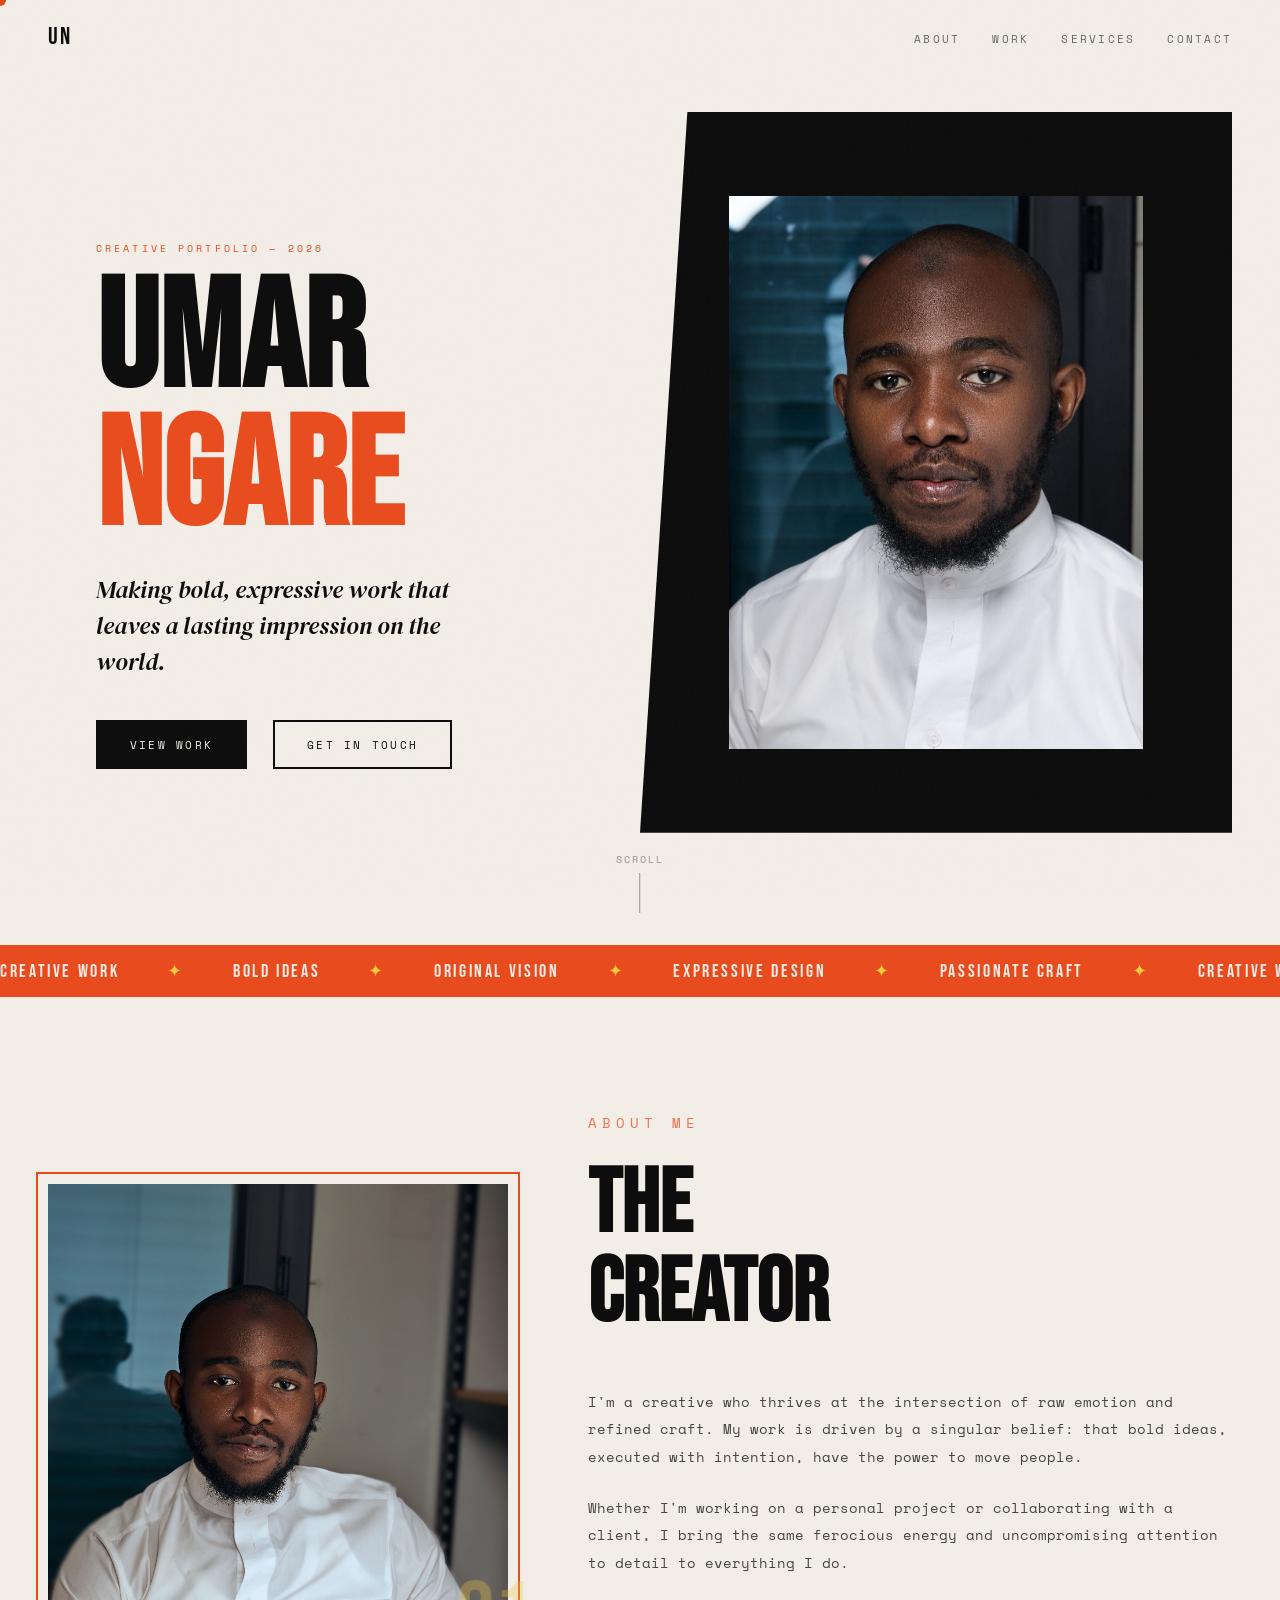
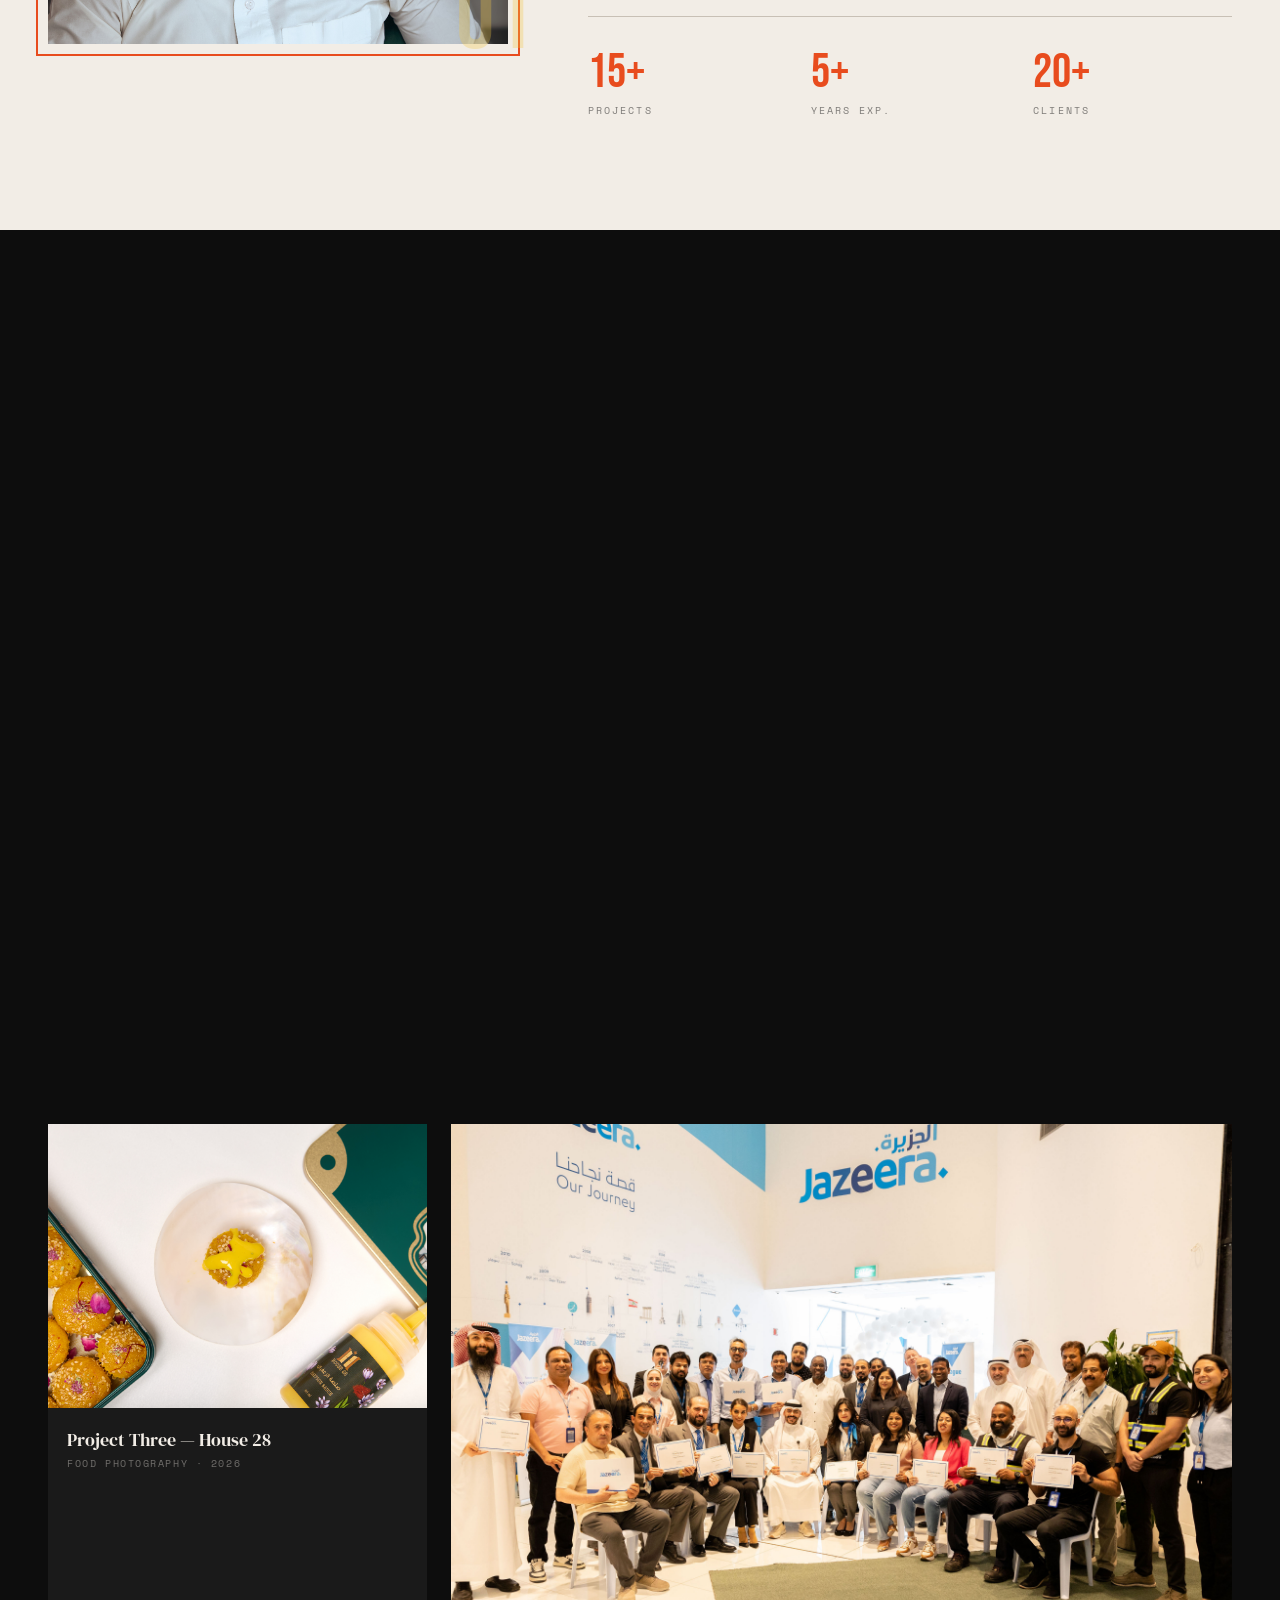
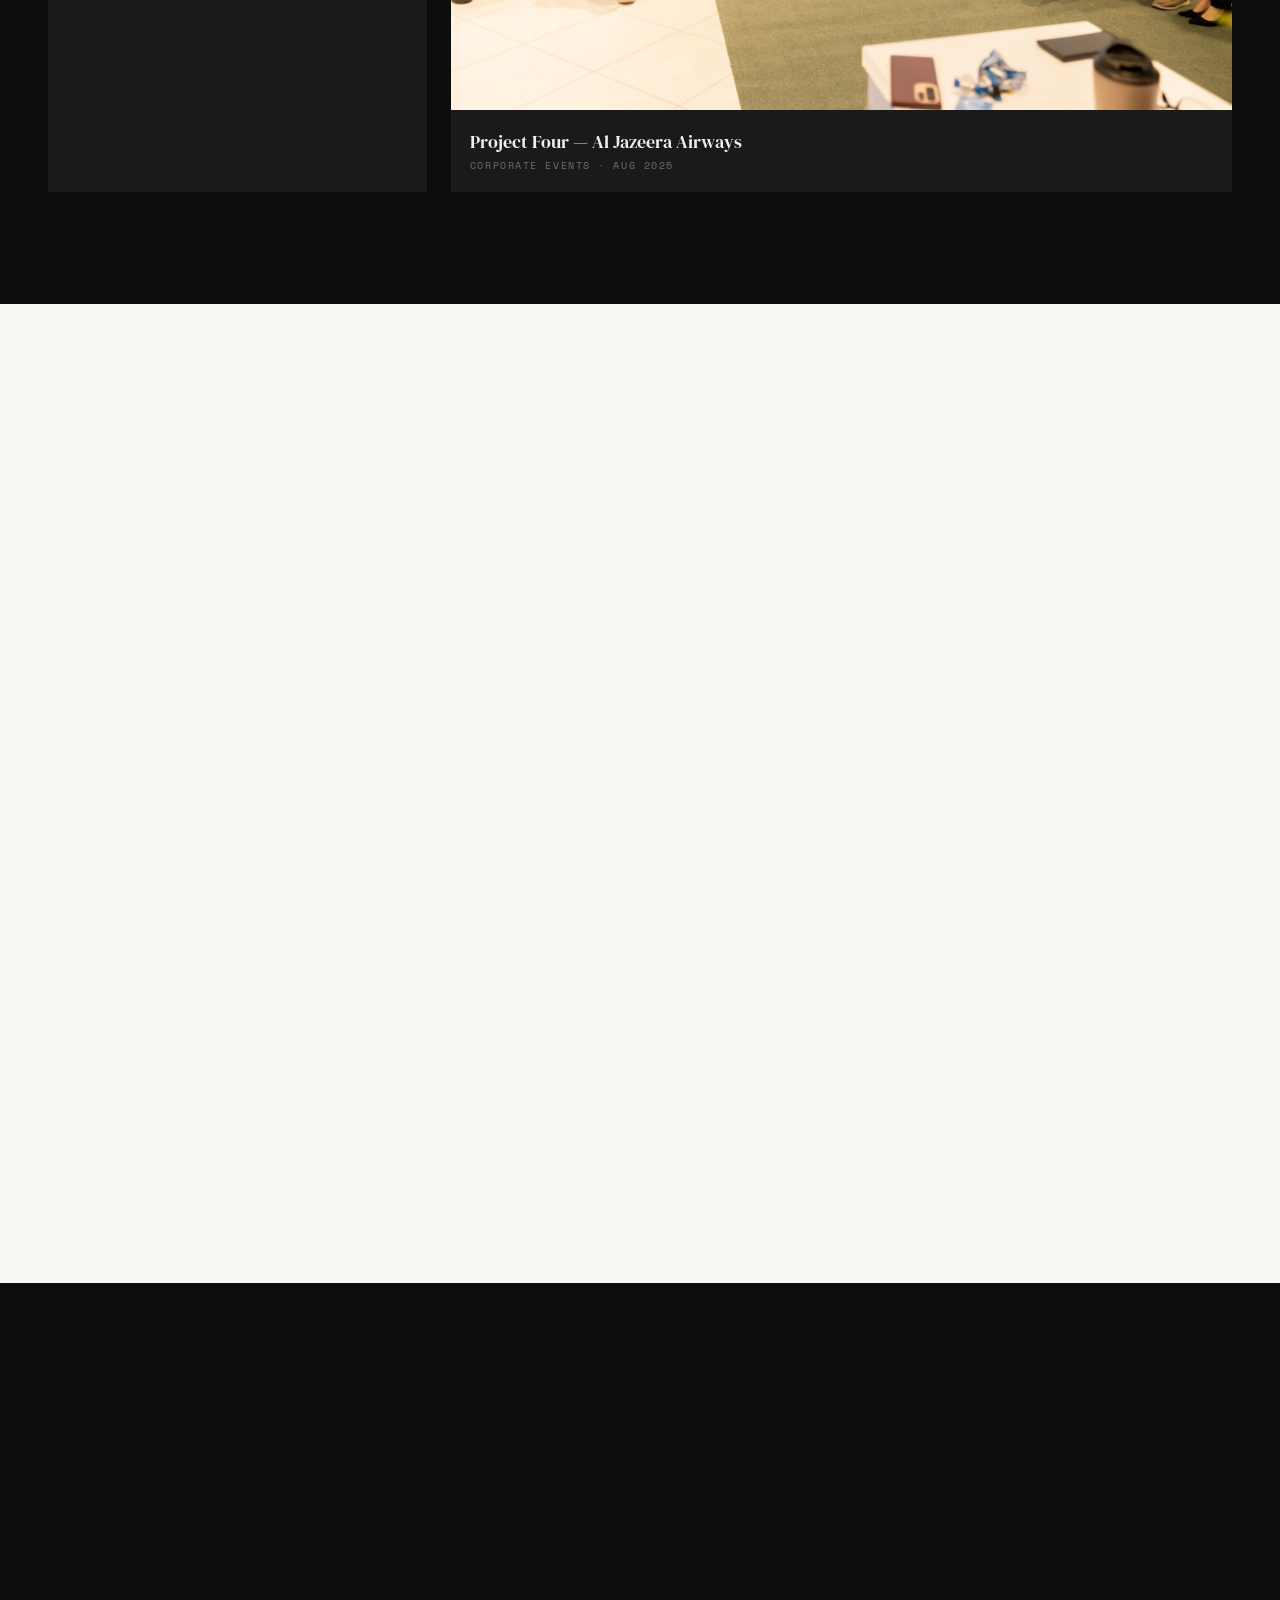
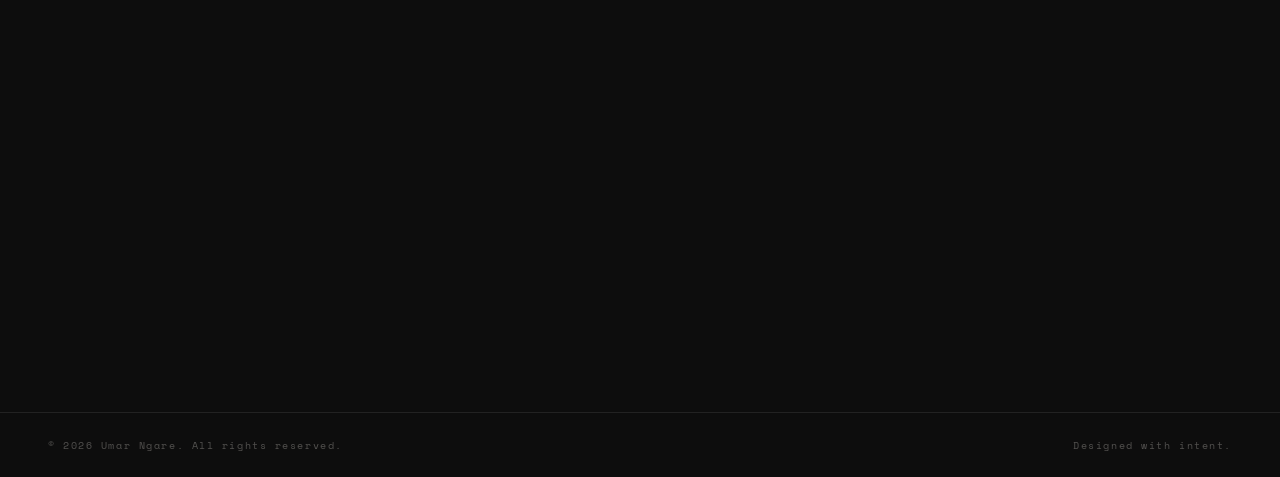
==== index.html @ 8380fce9 "Created the works page to view all my projects." ====
<!DOCTYPE html>
<html lang="en">
<head>
  <meta charset="UTF-8" />
  <meta name="viewport" content="width=device-width, initial-scale=1.0"/>
  <title>Portfolio — Umar Ngare</title>
  <link href="https://fonts.googleapis.com/css2?family=Bebas+Neue&family=DM+Serif+Display:ital@0;1&family=Space+Mono:ital@0;1&display=swap" rel="stylesheet"/>
  <link rel="stylesheet" href="./style.css" />
</head>
<body>

  <div class="cursor" id="cursor"></div>

  <!-- NAV -->
  <nav>
    <a href="#" class="nav-logo">UN</a>
    <ul class="nav-links">
      <li><a href="#about">About</a></li>
      <li><a href="./works.html">Work</a></li>
      <li><a href="#services">Services</a></li>
      <li><a href="#contact">Contact</a></li>
    </ul>
  </nav>

  <!-- HERO -->
  <section class="hero" id="hero">
    <div class="hero-left">
      <p class="hero-label">Creative Portfolio — 2026</p>
      <h1 class="hero-name">UMAR<br><span>NGARE</span></h1>
      <p class="hero-tagline">Making bold, expressive work that leaves a lasting impression on the world.</p>
      <div class="hero-cta">
        <a href="#work" class="btn">View Work</a>
        <a href="#contact" class="btn btn-outline">Get in Touch</a>
      </div>
    </div>
    <div class="hero-right">
      <div class="hero-image-block">
        <div class="hero-image-inner"><img src="./Assets/Profile/header.jpg" alt="Umar Ngare"></div>
      </div>
    </div>
    <div class="hero-scroll">Scroll</div>
  </section>

  <!-- MARQUEE -->
  <div class="marquee-strip">
    <div class="marquee-inner">
      <span>Creative Work</span><span class="marquee-dot">✦</span>
      <span>Bold Ideas</span><span class="marquee-dot">✦</span>
      <span>Original Vision</span><span class="marquee-dot">✦</span>
      <span>Expressive Design</span><span class="marquee-dot">✦</span>
      <span>Passionate Craft</span><span class="marquee-dot">✦</span>
      <span>Creative Work</span><span class="marquee-dot">✦</span>
      <span>Bold Ideas</span><span class="marquee-dot">✦</span>
      <span>Original Vision</span><span class="marquee-dot">✦</span>
      <span>Expressive Design</span><span class="marquee-dot">✦</span>
      <span>Passionate Craft</span><span class="marquee-dot">✦</span>
    </div>
  </div>

  <!-- ABOUT -->
  <section id="about">
    <div class="about reveal">
      <div class="about-visual">
        <div class="about-box">
          <div class="about-box-inner"><img src="./Assets/Profile/Mine.jpg" alt="profile" srcset=""></div>
        </div>
        <div class="about-number">01</div>
      </div>
      <div class="about-text">
        <p class="section-tag">About Me</p>
        <h2 class="section-title">The<br>Creator</h2>
        <p>I'm a creative who thrives at the intersection of raw emotion and refined craft. My work is driven by a singular belief: that bold ideas, executed with intention, have the power to move people.</p>
        <p>Whether I'm working on a personal project or collaborating with a client, I bring the same ferocious energy and uncompromising attention to detail to everything I do.</p>
        <div class="about-stats">
          <div>
            <div class="stat-num">15+</div>
            <div class="stat-label">Projects</div>
          </div>
          <div>
            <div class="stat-num">5+</div>
            <div class="stat-label">Years Exp.</div>
          </div>
          <div>
            <div class="stat-num">20+</div>
            <div class="stat-label">Clients</div>
          </div>
        </div>
      </div>
    </div>
  </section>

  <!-- WORK -->
  <section id="work">
    <div style="max-width:1200px; margin:0 auto;">
      <p class="section-tag reveal">Selected Projects</p>
      <h2 class="section-title reveal">The Work</h2>
      <div class="work-grid">
        <div class="work-card reveal">
          <div class="work-thumb">
            <div class="work-thumb-inner t1"><img src="./Assets/Projects/Trolley/Wide close.jpg" alt="Project One"></div>
            <div class="work-overlay">
              <div class="work-overlay-title">Project One</div>
              <div class="work-overlay-tag">View Project →</div>
            </div>
          </div>
          <div class="work-info">
            <div class="work-info-title">Project One — The Outdoor Trolley Services</div>
            <div class="work-info-tag">Catering Services · APR 2026</div>
          </div>
        </div>
        <div class="work-card reveal">
          <div class="work-thumb">
            <div class="work-thumb-inner t2"><img src="./Assets/Projects/Kenyan Team/squad.jpg" alt="Project Two"></div>
            <div class="work-overlay">
              <div class="work-overlay-title">Project Two</div>
              <div class="work-overlay-tag">View Project →</div>
            </div>
          </div>
          <div class="work-info">
            <div class="work-info-title">Project Two — The Kenya Vs Togo Match</div>
            <div class="work-info-tag">Sports · Dec 2025</div>
          </div>
        </div>
        <div class="work-card reveal">
          <div class="work-thumb">
            <div class="work-thumb-inner t3"><img src="./Assets/Projects/House/0C6A7811.jpg" alt="Project Three"></div>
            <div class="work-overlay">
              <div class="work-overlay-title">Project Three</div>
              <div class="work-overlay-tag">View Project →</div>
            </div>
          </div>
          <div class="work-info">
            <div class="work-info-title">Project Three — House 28</div>
            <div class="work-info-tag">Food Photography · 2026</div>
          </div>
        </div>
        <div class="work-card reveal">
          <div class="work-thumb">
            <div class="work-thumb-inner t4"><img src="./Assets/Projects/Al JAzeera/group.JPG" alt="Al Jazeera Airways"></div>
            <div class="work-overlay">
              <div class="work-overlay-title">Project Four</div>
              <div class="work-overlay-tag">View Project →</div>
            </div>
          </div>
          <div class="work-info">
            <div class="work-info-title">Project Four — Al Jazeera Airways</div>
            <div class="work-info-tag">Corporate Events · Aug 2025</div>
          </div>
        </div>
      </div>
    </div>
  </section>

  <!-- SERVICES -->
  <section id="services">
    <div style="max-width:1200px; margin:0 auto;">
      <p class="section-tag reveal">What I Do</p>
      <h2 class="section-title reveal">Services</h2>
      <div class="services-grid reveal">
        <div class="service-item">
          <div class="service-num">01</div>
          <div class="service-title">Creative Direction</div>
          <p class="service-desc">From concept to execution, I shape the visual and narrative identity of projects with a clear, bold point of view.</p>
        </div>
        <div class="service-item">
          <div class="service-num">02</div>
          <div class="service-title">Visual Design</div>
          <p class="service-desc">Striking, purposeful visuals that communicate with impact — whether for print, screen, or beyond.</p>
        </div>
        <div class="service-item">
          <div class="service-num">03</div>
          <div class="service-title">Brand Identity</div>
          <p class="service-desc">Building brands that have presence, personality, and the guts to stand out in a crowded world.</p>
        </div>
        <div class="service-item">
          <div class="service-num">04</div>
          <div class="service-title">Photography</div>
          <p class="service-desc">Capturing moments and subjects with authenticity — finding the extraordinary in the everyday.</p>
        </div>
        <div class="service-item">
          <div class="service-num">05</div>
          <div class="service-title">Storytelling</div>
          <p class="service-desc">Crafting narratives that resonate emotionally and linger long after the last frame or word.</p>
        </div>
        <div class="service-item">
          <div class="service-num">06</div>
          <div class="service-title">Collaboration</div>
          <p class="service-desc">Working closely with clients, artists, and creatives to bring ambitious shared visions to life.</p>
        </div>
      </div>
    </div>
  </section>

  <!-- CONTACT -->
  <section id="contact">
    <p class="section-tag reveal">Let's Create Together</p>
    <h2 class="section-title reveal">Get in<br>Touch</h2>
    <p class="contact-sub reveal">Have a project in mind? I'd love to hear about it.</p>
    <a href="mailto:umar.ngare@gmail.com" class="contact-email reveal">umar.ngare@gmail.com</a>
    <ul class="contact-socials reveal">
      <li><a href="#">Instagram</a></li>
      <li><a href="#">Twitter / X</a></li>
      <li><a href="#">LinkedIn</a></li>
      <!-- <li><a href="#">Behance</a></li> -->
    </ul>
  </section>

  <!-- FOOTER -->
  <footer>
    <p>© 2026 Umar Ngare. All rights reserved.</p>
    <p>Designed with intent.</p>
  </footer>

  <script>
    // Custom cursor
    const cursor = document.getElementById('cursor');
    document.addEventListener('mousemove', e => {
      cursor.style.left = e.clientX + 'px';
      cursor.style.top  = e.clientY + 'px';
    });
    document.querySelectorAll('a, button, .work-card, .service-item').forEach(el => {
      el.addEventListener('mouseenter', () => { cursor.style.transform = 'translate(-50%,-50%) scale(3)'; cursor.style.background = '#f5c842'; });
      el.addEventListener('mouseleave', () => { cursor.style.transform = 'translate(-50%,-50%) scale(1)'; cursor.style.background = '#e84c1e'; });
    });

    // Scroll reveal
    const observer = new IntersectionObserver(entries => {
      entries.forEach(e => { if (e.isIntersecting) { e.target.classList.add('visible'); } });
    }, { threshold: 0.12 });
    document.querySelectorAll('.reveal').forEach(el => observer.observe(el));
  </script>
</body>
</html>
---- style.css ----
*, *::before, *::after { box-sizing: border-box; margin: 0; padding: 0; }

    :root {
      --ink: #0d0d0d;
      --paper: #f2ede6;
      --fire: #e84c1e;
      --gold: #f5c842;
      --mist: #c8c0b5;
      --white: #faf8f4;
    }

    html { scroll-behavior: smooth; }

    body {
      background: var(--paper);
      color: var(--ink);
      font-family: 'Space Mono', monospace;
      overflow-x: hidden;
      cursor: crosshair;
    }

    /* ── NOISE OVERLAY ── */
    body::before {
      content: '';
      position: fixed;
      inset: 0;
      background-image: url("data:image/svg+xml,%3Csvg viewBox='0 0 256 256' xmlns='http://www.w3.org/2000/svg'%3E%3Cfilter id='noise'%3E%3CfeTurbulence type='fractalNoise' baseFrequency='0.9' numOctaves='4' stitchTiles='stitch'/%3E%3C/filter%3E%3Crect width='100%25' height='100%25' filter='url(%23noise)' opacity='0.04'/%3E%3C/svg%3E");
      pointer-events: none;
      z-index: 9999;
      opacity: 0.4;
    }

    /* ── CURSOR DOT ── */
    .cursor {
      width: 12px; height: 12px;
      background: var(--fire);
      border-radius: 50%;
      position: fixed;
      pointer-events: none;
      z-index: 10000;
      transform: translate(-50%, -50%);
      transition: transform 0.1s ease, background 0.2s;
      mix-blend-mode: multiply;
    }

    /* ── NAV ── */
    nav {
      position: fixed; top: 0; left: 0; right: 0;
      z-index: 100;
      display: flex; justify-content: space-between; align-items: center;
      padding: 1.4rem 3rem;
      mix-blend-mode: multiply;
    }

    .nav-logo {
      font-family: 'Bebas Neue', sans-serif;
      font-size: 1.5rem;
      letter-spacing: 0.1em;
      color: var(--ink);
      text-decoration: none;
    }

    .nav-links { display: flex; gap: 2rem; list-style: none; }
    .nav-links a {
      font-size: 0.7rem;
      letter-spacing: 0.2em;
      text-transform: uppercase;
      color: var(--ink);
      text-decoration: none;
      opacity: 0.6;
      transition: opacity 0.2s;
    }
    .nav-links a:hover { opacity: 1; }

    /* ── HERO ── */
    .hero {
      min-height: 100vh;
      display: grid;
      grid-template-columns: 1fr 1fr;
      position: relative;
      overflow: hidden;
    }

    .hero-left {
      display: flex; flex-direction: column; justify-content: flex-end;
      padding: 8rem 3rem 4rem;
      position: relative;
      z-index: 2;
    }

    .hero-label {
      font-size: 0.65rem;
      letter-spacing: 0.3em;
      text-transform: uppercase;
      color: var(--fire);
      margin-bottom: 1rem;
      opacity: 0;
      animation: fadeUp 0.8s ease 0.2s forwards;
    }

    .hero-name {
      font-family: 'Bebas Neue', sans-serif;
      font-size: clamp(5rem, 12vw, 11rem);
      line-height: 0.9;
      color: var(--ink);
      opacity: 0;
      animation: fadeUp 0.9s ease 0.4s forwards;
    }

    .hero-name span { color: var(--fire); }

    .hero-tagline {
      font-family: 'DM Serif Display', serif;
      font-style: italic;
      font-size: clamp(1.1rem, 2vw, 1.5rem);
      margin-top: 1.5rem;
      color: var(--ink);
      opacity: 0;
      animation: fadeUp 0.9s ease 0.6s forwards;
      max-width: 380px;
      line-height: 1.5;
    }

    .hero-cta {
      margin-top: 2.5rem;
      opacity: 0;
      animation: fadeUp 0.9s ease 0.8s forwards;
    }

    .hero-image-inner img {
        width: 100%;
        height: 100%;
        object-fit: cover;
        object-position: center top; /* adjust to 'center' or 'top' based on your photo */
        display: block;
    }
    
    .btn {
      display: inline-block;
      padding: 0.85rem 2rem;
      background: var(--ink);
      color: var(--paper);
      font-family: 'Space Mono', monospace;
      font-size: 0.7rem;
      letter-spacing: 0.2em;
      text-transform: uppercase;
      text-decoration: none;
      transition: background 0.2s, color 0.2s, transform 0.2s;
      border: 2px solid var(--ink);
    }
    .btn:hover { background: var(--fire); border-color: var(--fire); transform: translate(-3px, -3px); }

    .btn-outline {
      background: transparent;
      color: var(--ink);
      margin-left: 1rem;
    }
    .btn-outline:hover { background: var(--gold); border-color: var(--gold); color: var(--ink); }

    .hero-right {
      position: relative;
      overflow: hidden;
    }

    .hero-image-block {
      position: absolute;
      inset: 0;
      background: var(--ink);
      clip-path: polygon(8% 0, 100% 0, 100% 100%, 0% 100%);
      display: flex; align-items: center; justify-content: center;
      opacity: 0;
      animation: fadeIn 1.2s ease 0.5s forwards;
    }

    .hero-image-inner {
      width: 70%; aspect-ratio: 3/4;
      background: linear-gradient(135deg, #2a2218 0%, #4a3828 40%, #1a1210 100%);
      position: relative;
      overflow: hidden;
    }

     /* .hero-image-inner::after { */
      /* content: './Assets/Profile/header.jpg'; */
      /* white-space: pre; */
      /* font-family: 'Bebas Neue', sans-serif; */
      /* font-size: 1.8rem; */
      /* letter-spacing: 0.15em; */
      /* color: rgba(255,255,255,0.15); */
      /* position: absolute; inset: 0; */
      /* display: flex; align-items: center; justify-content: center; */
      /* text-align: center; */
    /* }  */
    

    .hero-scroll {
      position: absolute; bottom: 2rem; left: 50%; transform: translateX(-50%);
      display: flex; flex-direction: column; align-items: center; gap: 0.4rem;
      font-size: 0.6rem; letter-spacing: 0.2em; text-transform: uppercase;
      opacity: 0.4;
      animation: bounce 2s infinite;
    }
    .hero-scroll::after {
      content: '';
      display: block; width: 1px; height: 40px;
      background: var(--ink);
    }

    /* ── MARQUEE ── */
    .marquee-strip {
      background: var(--fire);
      color: var(--paper);
      padding: 0.9rem 0;
      overflow: hidden;
      white-space: nowrap;
    }

    .marquee-inner {
      display: inline-flex; gap: 3rem;
      animation: marquee 18s linear infinite;
    }

    .marquee-inner span {
      font-family: 'Bebas Neue', sans-serif;
      font-size: 1.1rem;
      letter-spacing: 0.15em;
    }

    .marquee-dot { color: var(--gold); }

    /* ── SECTION COMMON ── */
    section { padding: 7rem 3rem; }

    .section-tag {
      font-size: 0.65rem;
      letter-spacing: 0.35em;
      text-transform: uppercase;
      color: var(--fire);
      margin-bottom: 0.8rem;
    }

    .section-title {
      font-family: 'Bebas Neue', sans-serif;
      font-size: clamp(3rem, 7vw, 6rem);
      line-height: 1;
      color: var(--ink);
      margin-bottom: 3rem;
    }

    /* ── ABOUT ── */
    .about {
      display: grid;
      grid-template-columns: 1fr 1.4fr;
      gap: 5rem;
      align-items: center;
      max-width: 1200px;
      margin: 0 auto;
    }

    .about-visual {
      position: relative;
    }

    .about-box {
      width: 100%;
      aspect-ratio: 1;
      background: var(--ink);
      position: relative;
    }

    .about-box::before {
      content: '';
      position: absolute;
      inset: -12px;
      border: 2px solid var(--fire);
      z-index: -1;
      transition: inset 0.3s;
    }
    .about-box:hover::before { inset: -20px; }

    .about-box-inner {
      position: absolute; inset: 0;
      background: linear-gradient(160deg, #1a1210, #2e2018);
      display: flex; align-items: center; justify-content: center;
      font-family: 'Bebas Neue', sans-serif;
      font-size: 1.2rem;
      letter-spacing: 0.2em;
      color: rgba(255,255,255,0.1);
      text-align: center;
    }
    
    .about-box-inner img {
      width: 100%;
      height: 100%;
      object-fit: cover;
      object-position: center top; /* adjust to 'center' or 'top' based on your photo */
      display: block;
    }

    .about-number {
      position: absolute;
      bottom: -1.5rem; right: -1.5rem;
      font-family: 'Bebas Neue', sans-serif;
      font-size: 6rem;
      color: var(--gold);
      opacity: 0.3;
      line-height: 1;
    }

    .about-text p {
      font-size: 0.9rem;
      line-height: 1.9;
      opacity: 0.75;
      margin-bottom: 1.5rem;
    }

    .about-stats {
      display: grid;
      grid-template-columns: repeat(3, 1fr);
      gap: 1.5rem;
      margin-top: 2.5rem;
      border-top: 1px solid var(--mist);
      padding-top: 2rem;
    }

    .stat-num {
      font-family: 'Bebas Neue', sans-serif;
      font-size: 3rem;
      color: var(--fire);
      line-height: 1;
    }

    .stat-label {
      font-size: 0.65rem;
      letter-spacing: 0.2em;
      text-transform: uppercase;
      opacity: 0.5;
      margin-top: 0.3rem;
    }

    /* ── WORK ── */
    #work { background: var(--ink); color: var(--paper); }
    #work .section-title { color: var(--paper); }

    .work-grid {
      display: grid;
      grid-template-columns: repeat(12, 1fr);
      gap: 1.5rem;
      max-width: 1200px;
      margin: 0 auto;
    }

    .work-card {
      position: relative; overflow: hidden;
      cursor: pointer;
      background: #1a1a1a;
    }

    .work-card:nth-child(1) { grid-column: span 7; }
    .work-card:nth-child(2) { grid-column: span 5; }
    .work-card:nth-child(3) { grid-column: span 4; }
    .work-card:nth-child(4) { grid-column: span 8; }

    .work-thumb {
      width: 100%;
      aspect-ratio: 4/3;
      display: block;
      position: relative;
      overflow: hidden;
    }

    .work-thumb-inner {
      width: 100%; height: 100%;
      transition: transform 0.5s ease;
      display: flex; align-items: center; justify-content: center;
      font-family: 'Bebas Neue', sans-serif;
      font-size: 1rem;
      letter-spacing: 0.2em;
      color: rgba(255,255,255,0.12);
    }

    .work-thumb-inner img {
        width: 100%;
        height: 100%;
        object-fit: cover;
        object-position: center top; /* adjust to 'center' or 'top' based on your photo */
        display: block;
    }

    .work-card:hover .work-thumb-inner { transform: scale(1.06); }

    .work-thumb-inner.t1 { background: linear-gradient(135deg, #e84c1e22, #e84c1e55); }
    .work-thumb-inner.t2 { background: linear-gradient(135deg, #f5c84222, #f5c84244); }
    .work-thumb-inner.t3 { background: linear-gradient(135deg, #4455aa22, #4455aa44); }
    .work-thumb-inner.t4 { background: linear-gradient(135deg, #22aa5522, #22aa5544); }

    .work-thumb-inner img {
        width: 100%;
        height: 100%;
        object-fit: cover;
        object-position: center top; /* adjust to 'center' or 'top' based on your photo */
        display: block;
    }

    .work-overlay {
      position: absolute; inset: 0;
      background: var(--fire);
      display: flex; flex-direction: column; justify-content: flex-end;
      padding: 1.8rem;
      opacity: 0;
      transition: opacity 0.35s ease;
    }
    .work-card:hover .work-overlay { opacity: 0.95; }

    .work-overlay-title {
      font-family: 'Bebas Neue', sans-serif;
      font-size: 1.8rem;
      letter-spacing: 0.05em;
      color: var(--paper);
    }

    .work-overlay-tag {
      font-size: 0.65rem;
      letter-spacing: 0.2em;
      text-transform: uppercase;
      color: rgba(255,255,255,0.7);
      margin-top: 0.3rem;
    }

    .work-info { padding: 1.2rem; }
    .work-info-title {
      font-family: 'DM Serif Display', serif;
      font-size: 1.1rem;
      color: var(--paper);
    }
    .work-info-tag {
      font-size: 0.65rem;
      letter-spacing: 0.15em;
      text-transform: uppercase;
      opacity: 0.4;
      margin-top: 0.2rem;
    }

    /* ── SERVICES ── */
    #services { background: var(--white); }

    .services-grid {
      display: grid;
      grid-template-columns: repeat(3, 1fr);
      gap: 0;
      max-width: 1200px;
      margin: 0 auto;
      border: 1px solid var(--mist);
    }

    .service-item {
      padding: 3rem 2.5rem;
      border-right: 1px solid var(--mist);
      border-bottom: 1px solid var(--mist);
      transition: background 0.25s;
      position: relative;
      overflow: hidden;
    }

    .service-item::before {
      content: '';
      position: absolute;
      bottom: 0; left: 0; right: 0;
      height: 3px;
      background: var(--fire);
      transform: scaleX(0);
      transform-origin: left;
      transition: transform 0.3s ease;
    }
    .service-item:hover::before { transform: scaleX(1); }
    .service-item:hover { background: #faf7f0; }

    .service-num {
      font-family: 'Bebas Neue', sans-serif;
      font-size: 3.5rem;
      color: var(--mist);
      line-height: 1;
      margin-bottom: 1rem;
    }

    .service-title {
      font-family: 'DM Serif Display', serif;
      font-size: 1.4rem;
      margin-bottom: 0.8rem;
    }

    .service-desc {
      font-size: 0.8rem;
      line-height: 1.8;
      opacity: 0.6;
    }

    /* ── CONTACT ── */
    #contact {
      background: var(--ink);
      color: var(--paper);
      text-align: center;
      padding: 8rem 3rem;
    }

    #contact .section-tag { color: var(--gold); }
    #contact .section-title { color: var(--paper); margin-bottom: 1rem; }

    .contact-sub {
      font-family: 'DM Serif Display', serif;
      font-style: italic;
      font-size: 1.3rem;
      opacity: 0.6;
      margin-bottom: 3rem;
    }

    .contact-email {
      font-family: 'Bebas Neue', sans-serif;
      font-size: clamp(2rem, 6vw, 5rem);
      color: var(--fire);
      text-decoration: none;
      letter-spacing: 0.05em;
      display: inline-block;
      position: relative;
      transition: color 0.2s;
    }

    .contact-email::after {
      content: '';
      position: absolute;
      bottom: -4px; left: 0; right: 0;
      height: 2px;
      background: var(--gold);
      transform: scaleX(0);
      transform-origin: left;
      transition: transform 0.3s;
    }
    .contact-email:hover::after { transform: scaleX(1); }
    .contact-email:hover { color: var(--gold); }

    .contact-socials {
      display: flex; justify-content: center; gap: 2rem;
      margin-top: 3.5rem;
      list-style: none;
    }

    .contact-socials a {
      font-size: 0.65rem;
      letter-spacing: 0.25em;
      text-transform: uppercase;
      color: var(--paper);
      text-decoration: none;
      opacity: 0.4;
      transition: opacity 0.2s, color 0.2s;
    }
    .contact-socials a:hover { opacity: 1; color: var(--fire); }

    /* ── FOOTER ── */
    footer {
      background: var(--ink);
      border-top: 1px solid #222;
      padding: 1.5rem 3rem;
      display: flex; justify-content: space-between; align-items: center;
      color: var(--paper);
    }
    footer p { font-size: 0.65rem; opacity: 0.3; letter-spacing: 0.15em; }

    /* ── ANIMATIONS ── */
    @keyframes fadeUp {
      from { opacity: 0; transform: translateY(30px); }
      to   { opacity: 1; transform: translateY(0); }
    }

    @keyframes fadeIn {
      from { opacity: 0; }
      to   { opacity: 1; }
    }

    @keyframes marquee {
      from { transform: translateX(0); }
      to   { transform: translateX(-50%); }
    }

    @keyframes bounce {
      0%, 100% { transform: translateX(-50%) translateY(0); }
      50%       { transform: translateX(-50%) translateY(8px); }
    }

    /* ── SCROLL REVEAL ── */
    .reveal {
      opacity: 0; transform: translateY(40px);
      transition: opacity 0.7s ease, transform 0.7s ease;
    }
    .reveal.visible { opacity: 1; transform: translateY(0); }

    /* ── RESPONSIVE ── */
    @media (max-width: 900px) {
      .hero { grid-template-columns: 1fr; }
      .hero-right { display: none; }
      .about { grid-template-columns: 1fr; gap: 3rem; }
      .work-card:nth-child(n) { grid-column: span 12; }
      .services-grid { grid-template-columns: 1fr; }
      nav { padding: 1.2rem 1.5rem; }
      section { padding: 5rem 1.5rem; }
    }
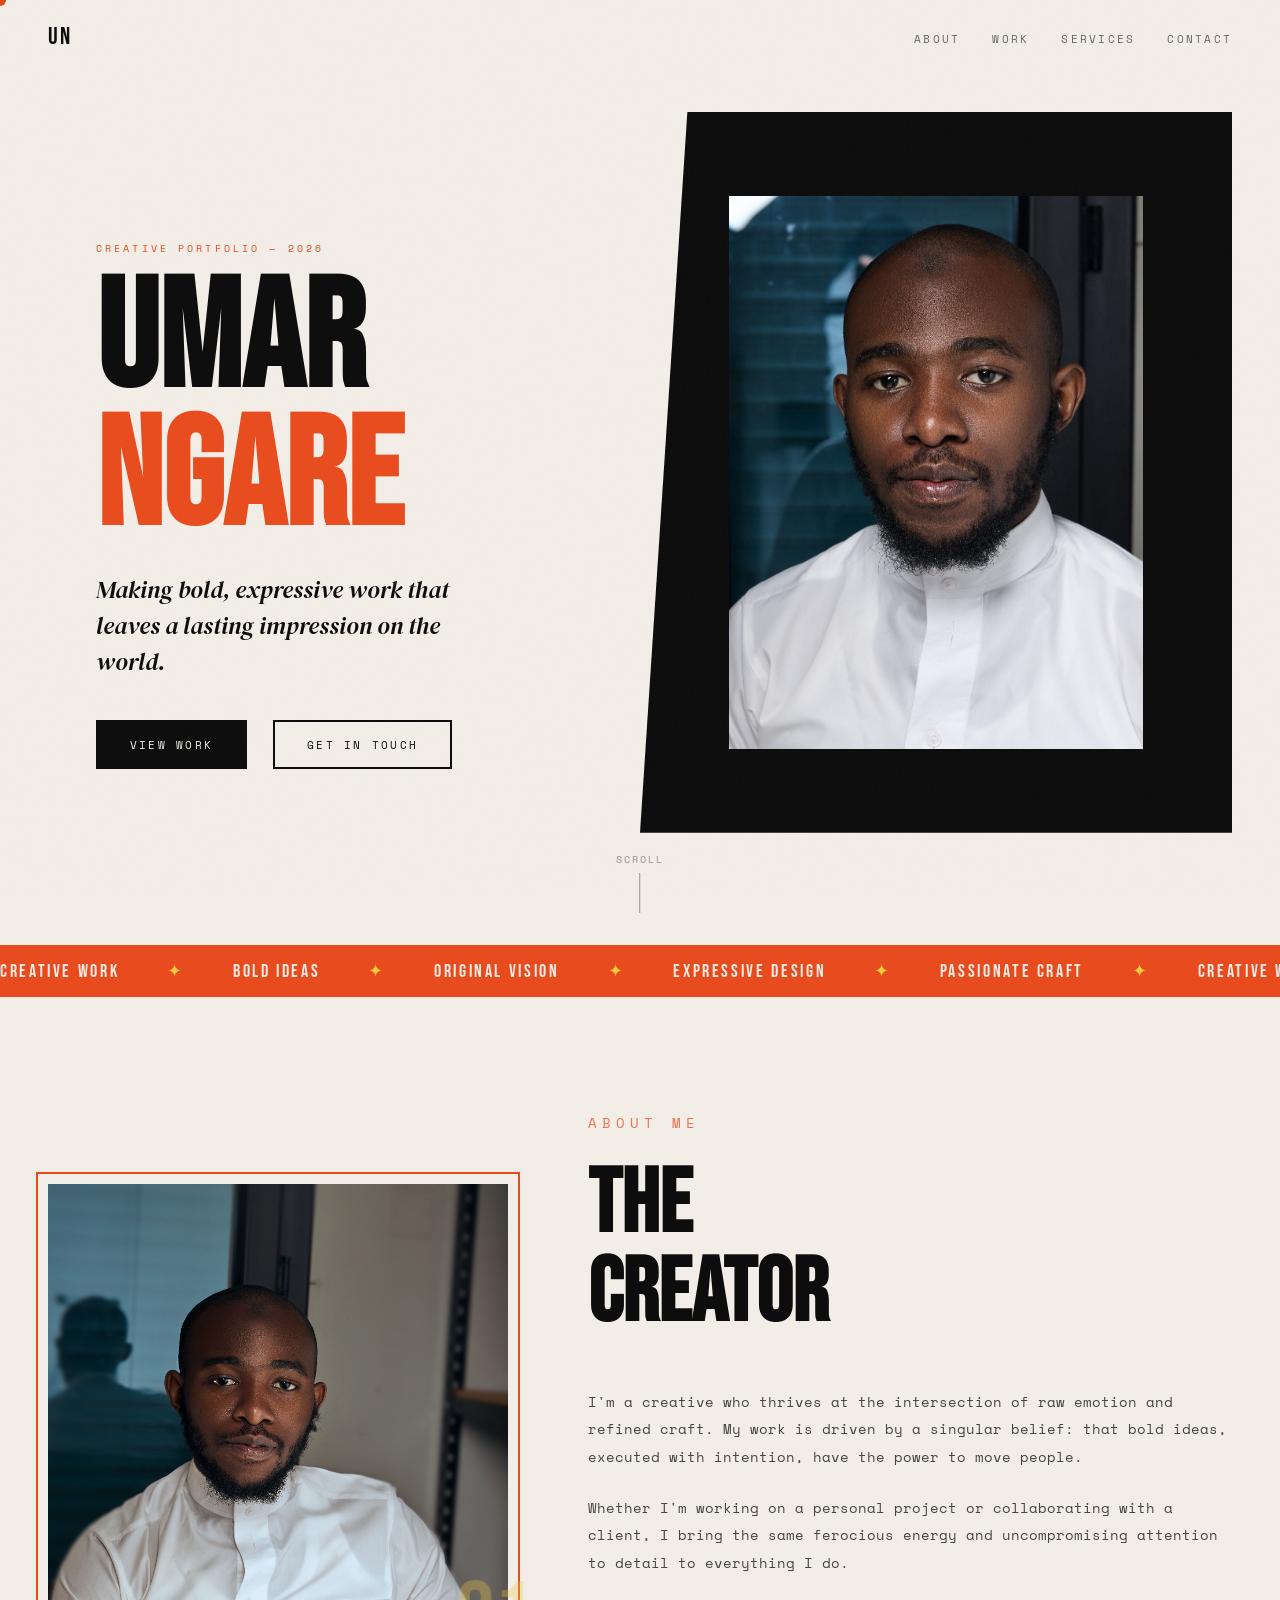
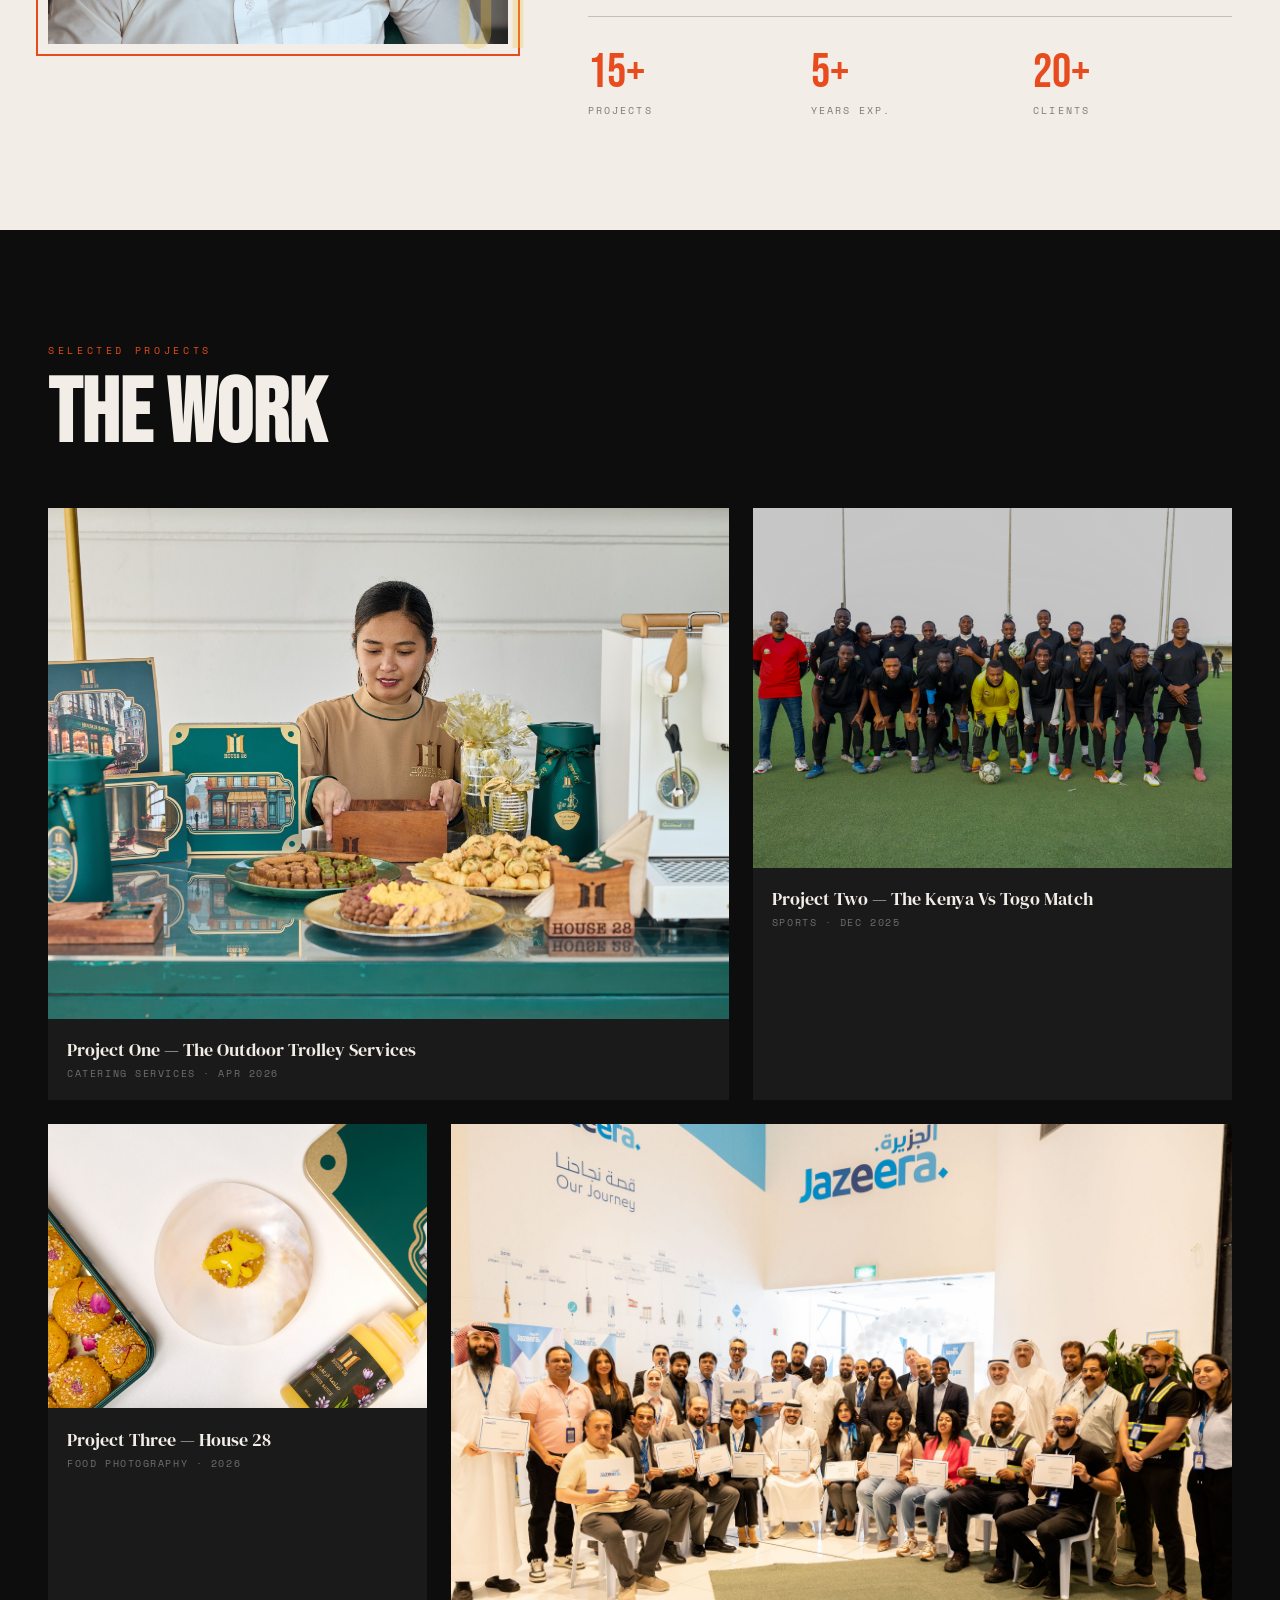
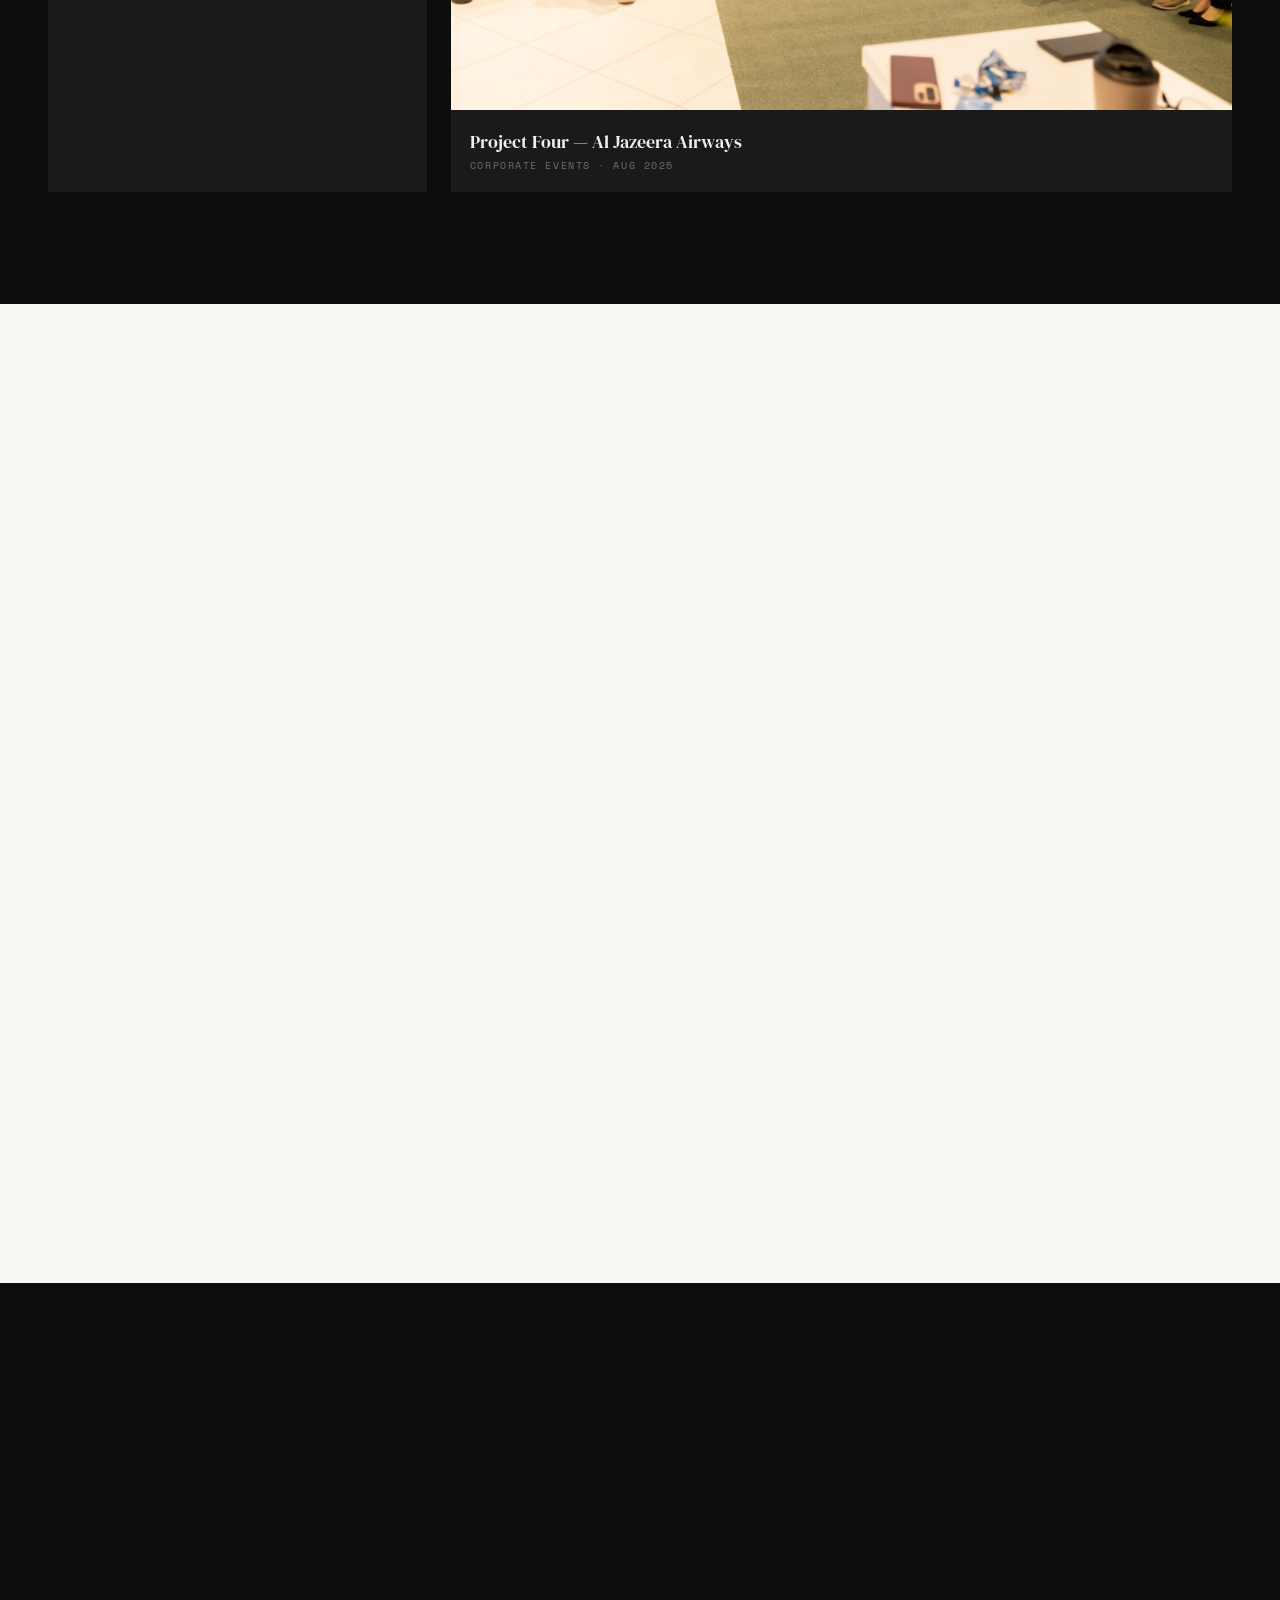
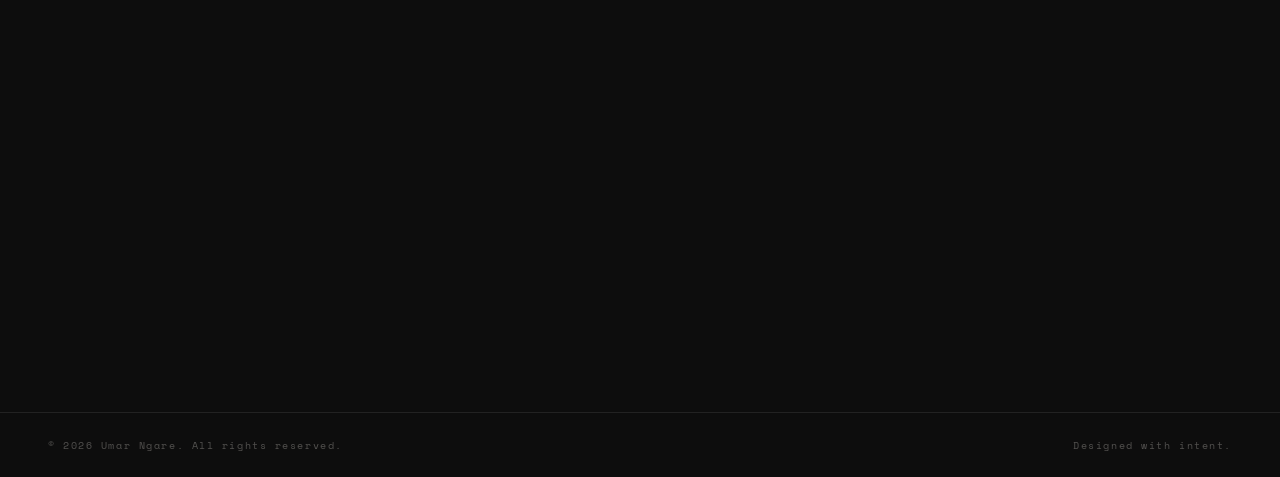
==== commit b1ff2619: "Created the about me and links in the pages." ====
--- a/index.html
+++ b/index.html
@@ -15,7 +15,7 @@
   <nav>
     <a href="#" class="nav-logo">UN</a>
     <ul class="nav-links">
-      <li><a href="#about">About</a></li>
+      <li><a href="./about.html">About</a></li>
       <li><a href="./works.html">Work</a></li>
       <li><a href="#services">Services</a></li>
       <li><a href="#contact">Contact</a></li>
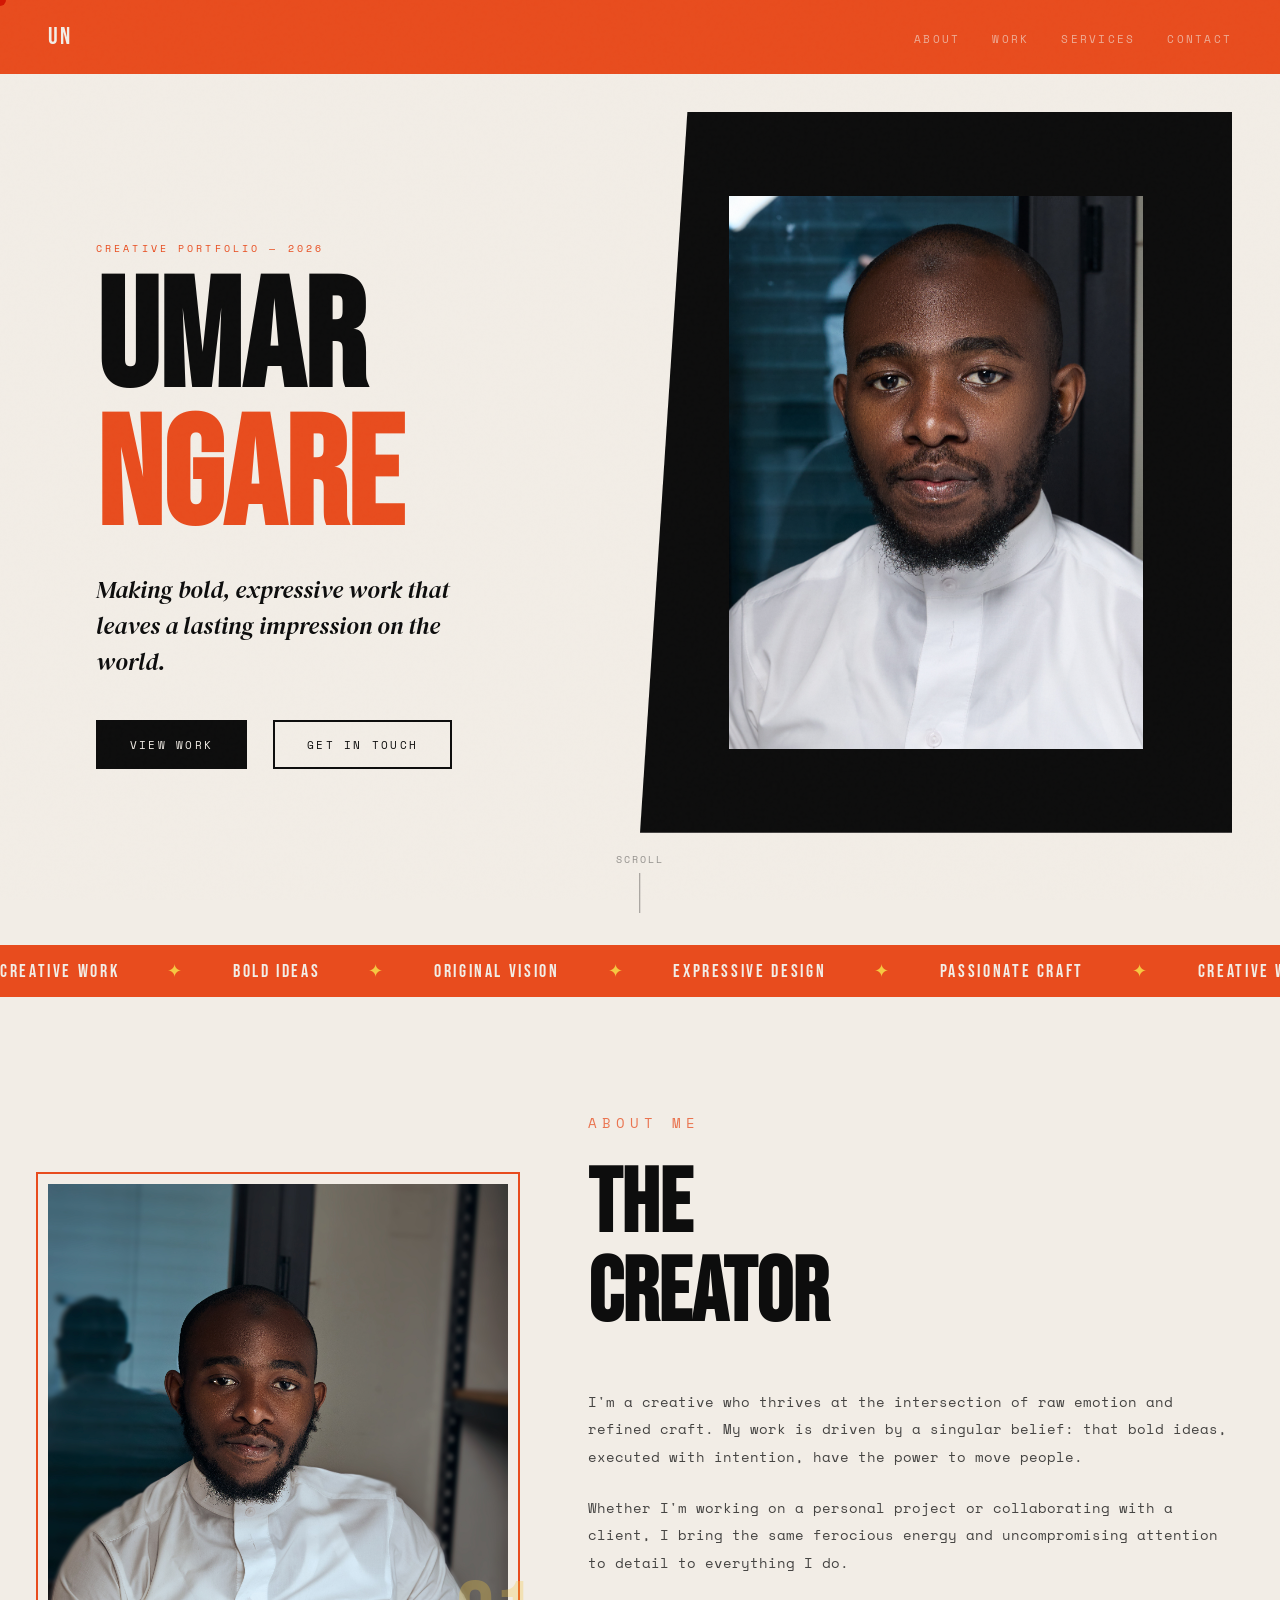
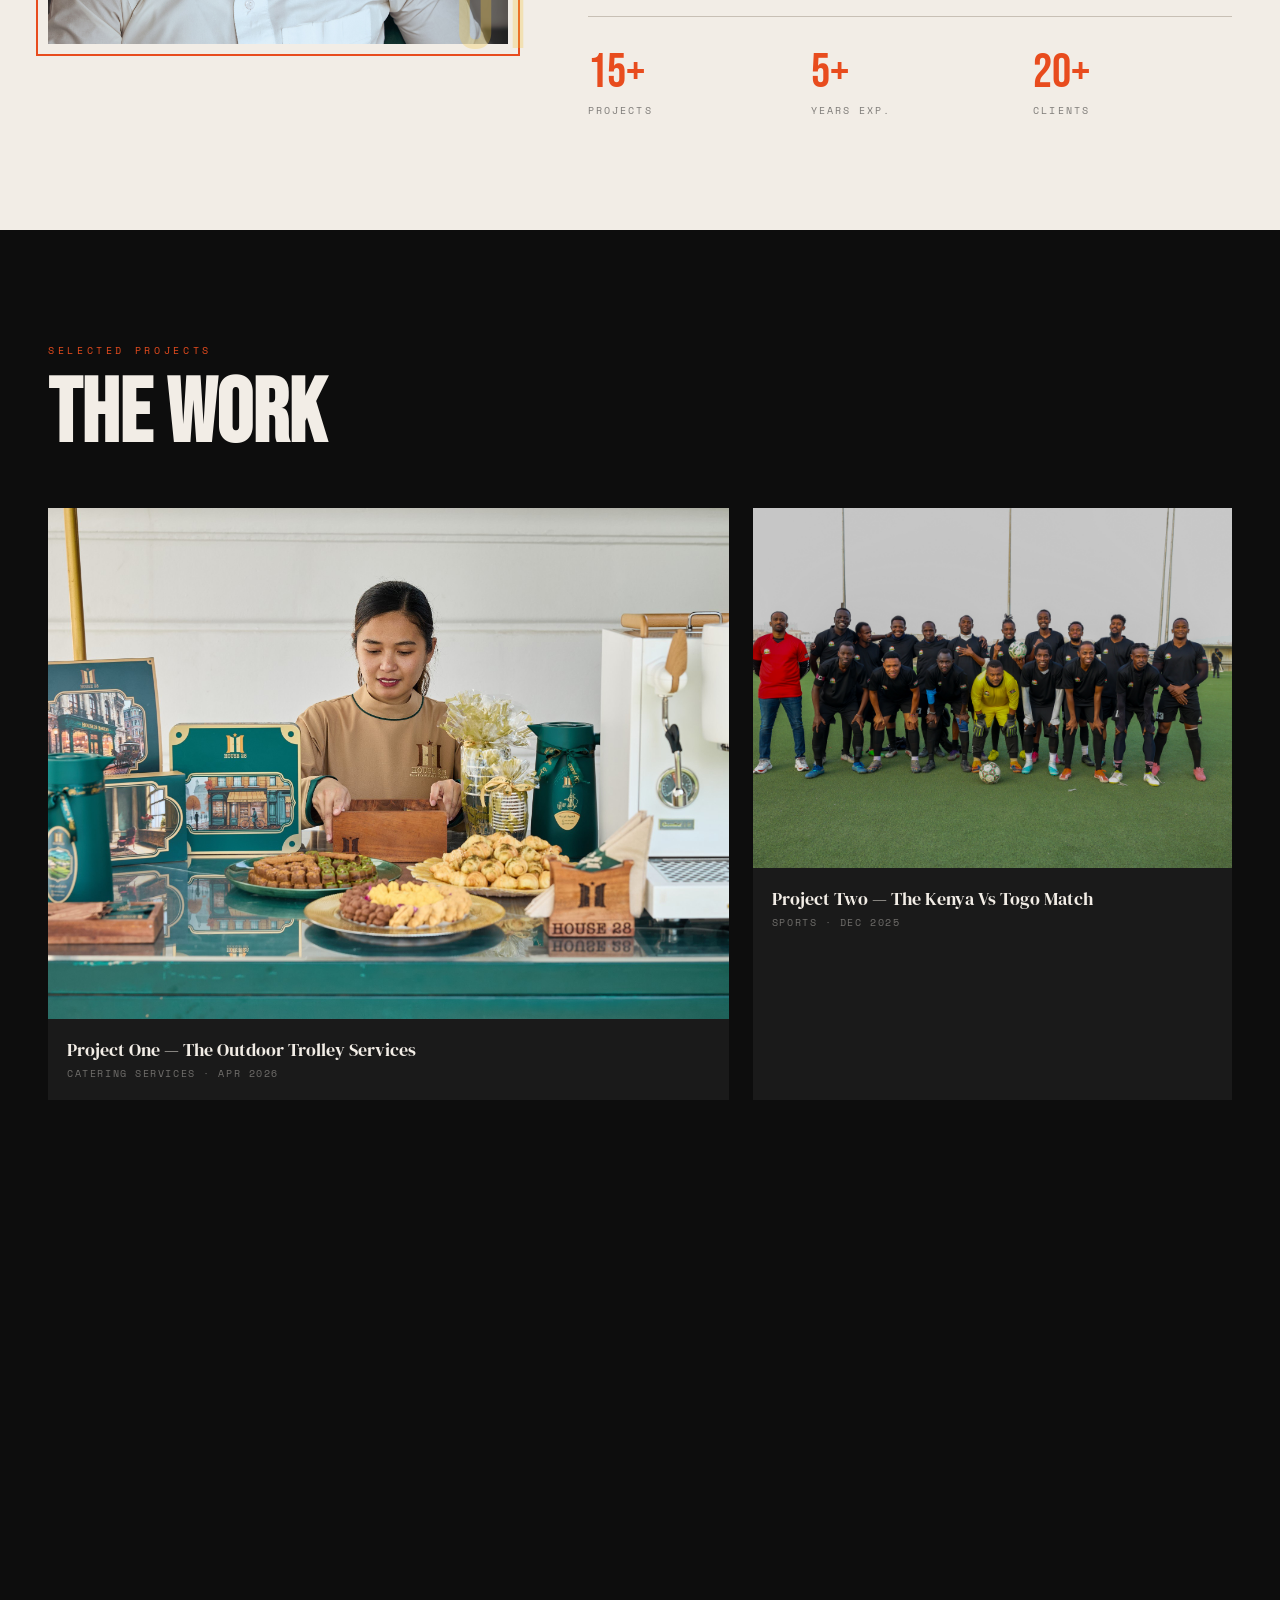
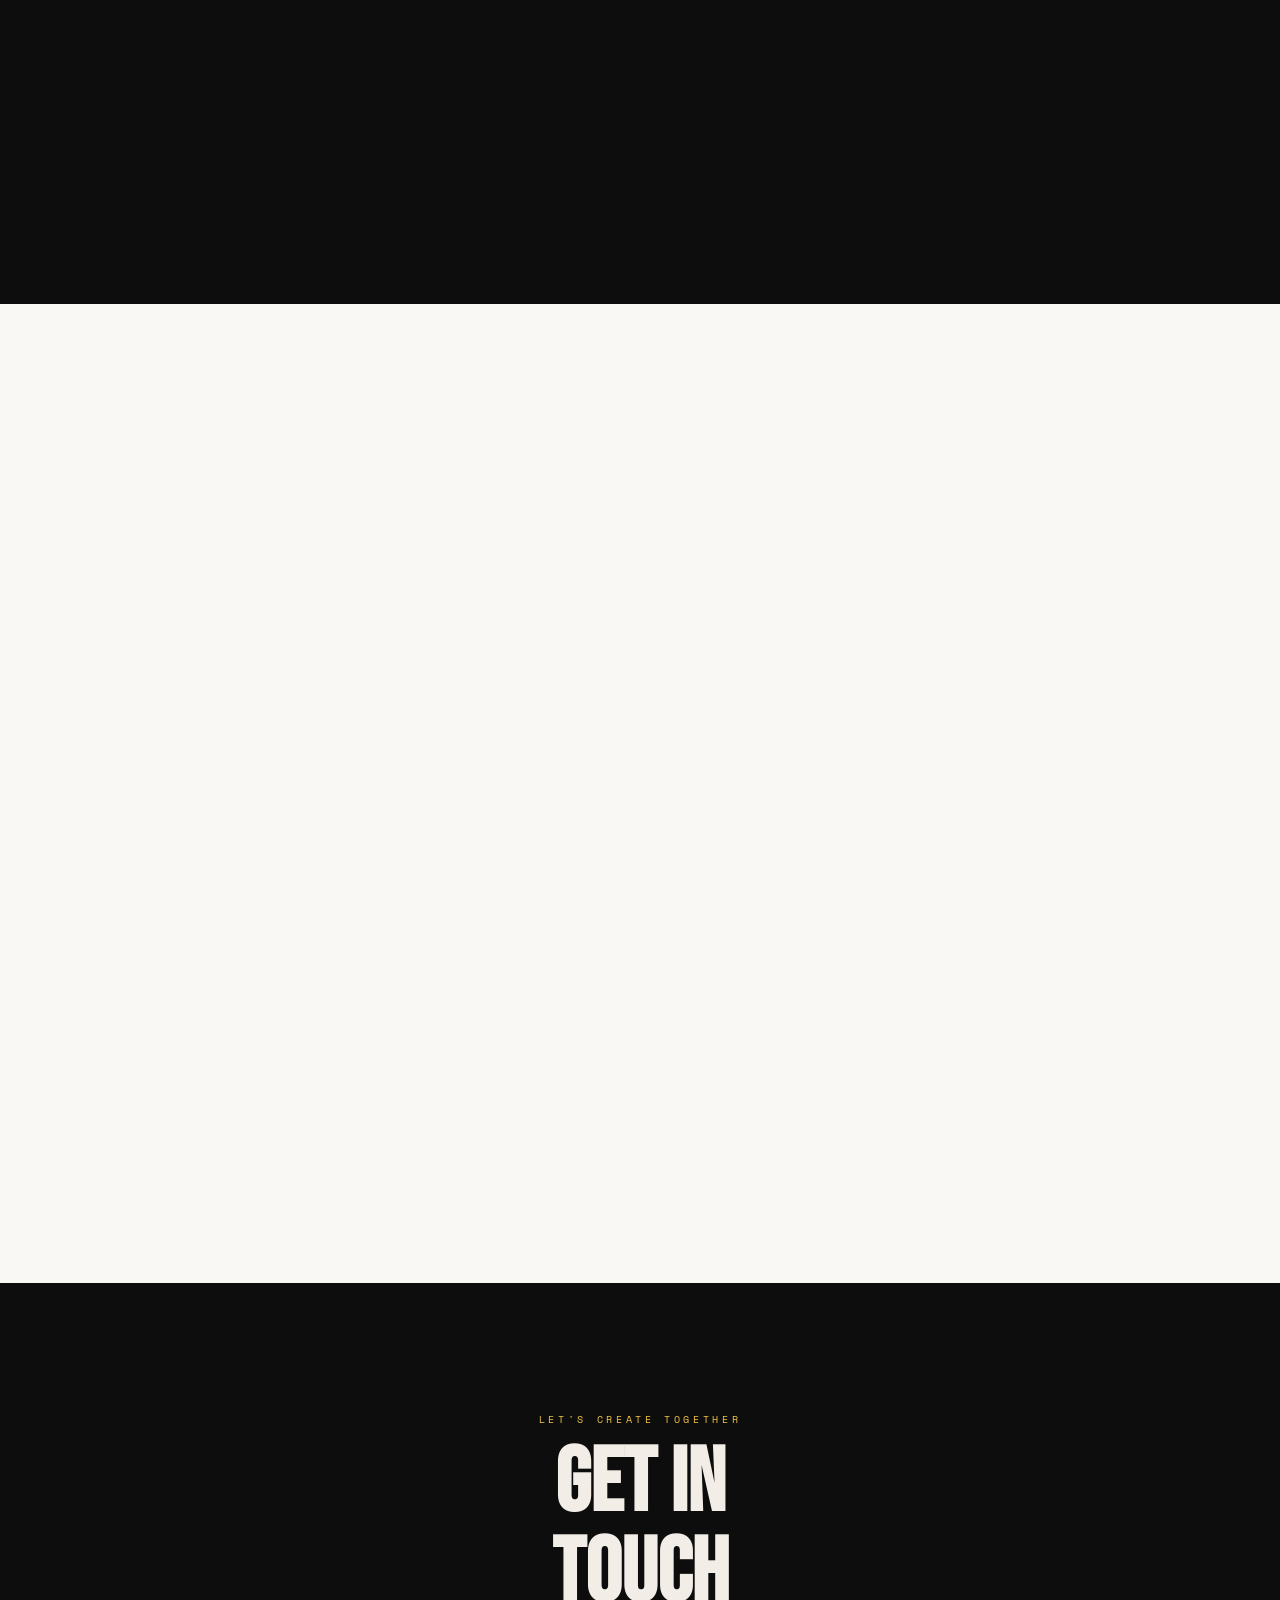
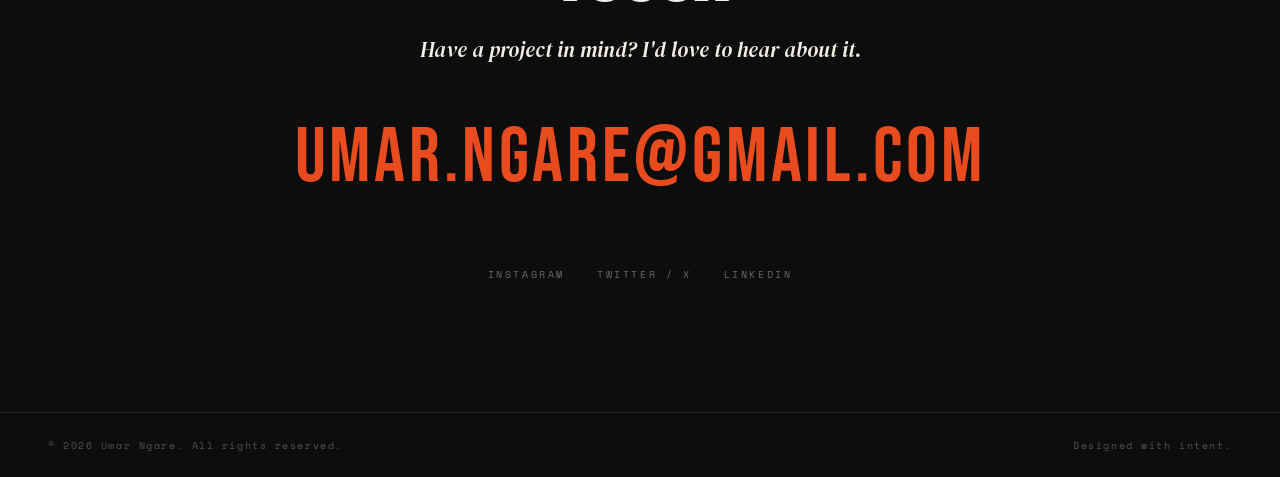
==== commit 132a61a4: "changed links." ====
--- a/index.html
+++ b/index.html
@@ -15,8 +15,8 @@
   <nav>
     <a href="#" class="nav-logo">UN</a>
     <ul class="nav-links">
-      <li><a href="./about.html">About</a></li>
-      <li><a href="./works.html">Work</a></li>
+      <li><a href="./mainPages/about.html">About</a></li>
+      <li><a href="./mainPages/works.html">Work</a></li>
       <li><a href="#services">Services</a></li>
       <li><a href="#contact">Contact</a></li>
     </ul>
--- a/style.css
+++ b/style.css
@@ -49,14 +49,15 @@
       z-index: 100;
       display: flex; justify-content: space-between; align-items: center;
       padding: 1.4rem 3rem;
-      mix-blend-mode: multiply;
+      /* mix-blend-mode: multiply; */
+      background: var(--fire);
     }
 
     .nav-logo {
       font-family: 'Bebas Neue', sans-serif;
       font-size: 1.5rem;
       letter-spacing: 0.1em;
-      color: var(--ink);
+      color: var(--paper);
       text-decoration: none;
     }
 
@@ -65,7 +66,7 @@
       font-size: 0.7rem;
       letter-spacing: 0.2em;
       text-transform: uppercase;
-      color: var(--ink);
+      color: var(--paper);
       text-decoration: none;
       opacity: 0.6;
       transition: opacity 0.2s;
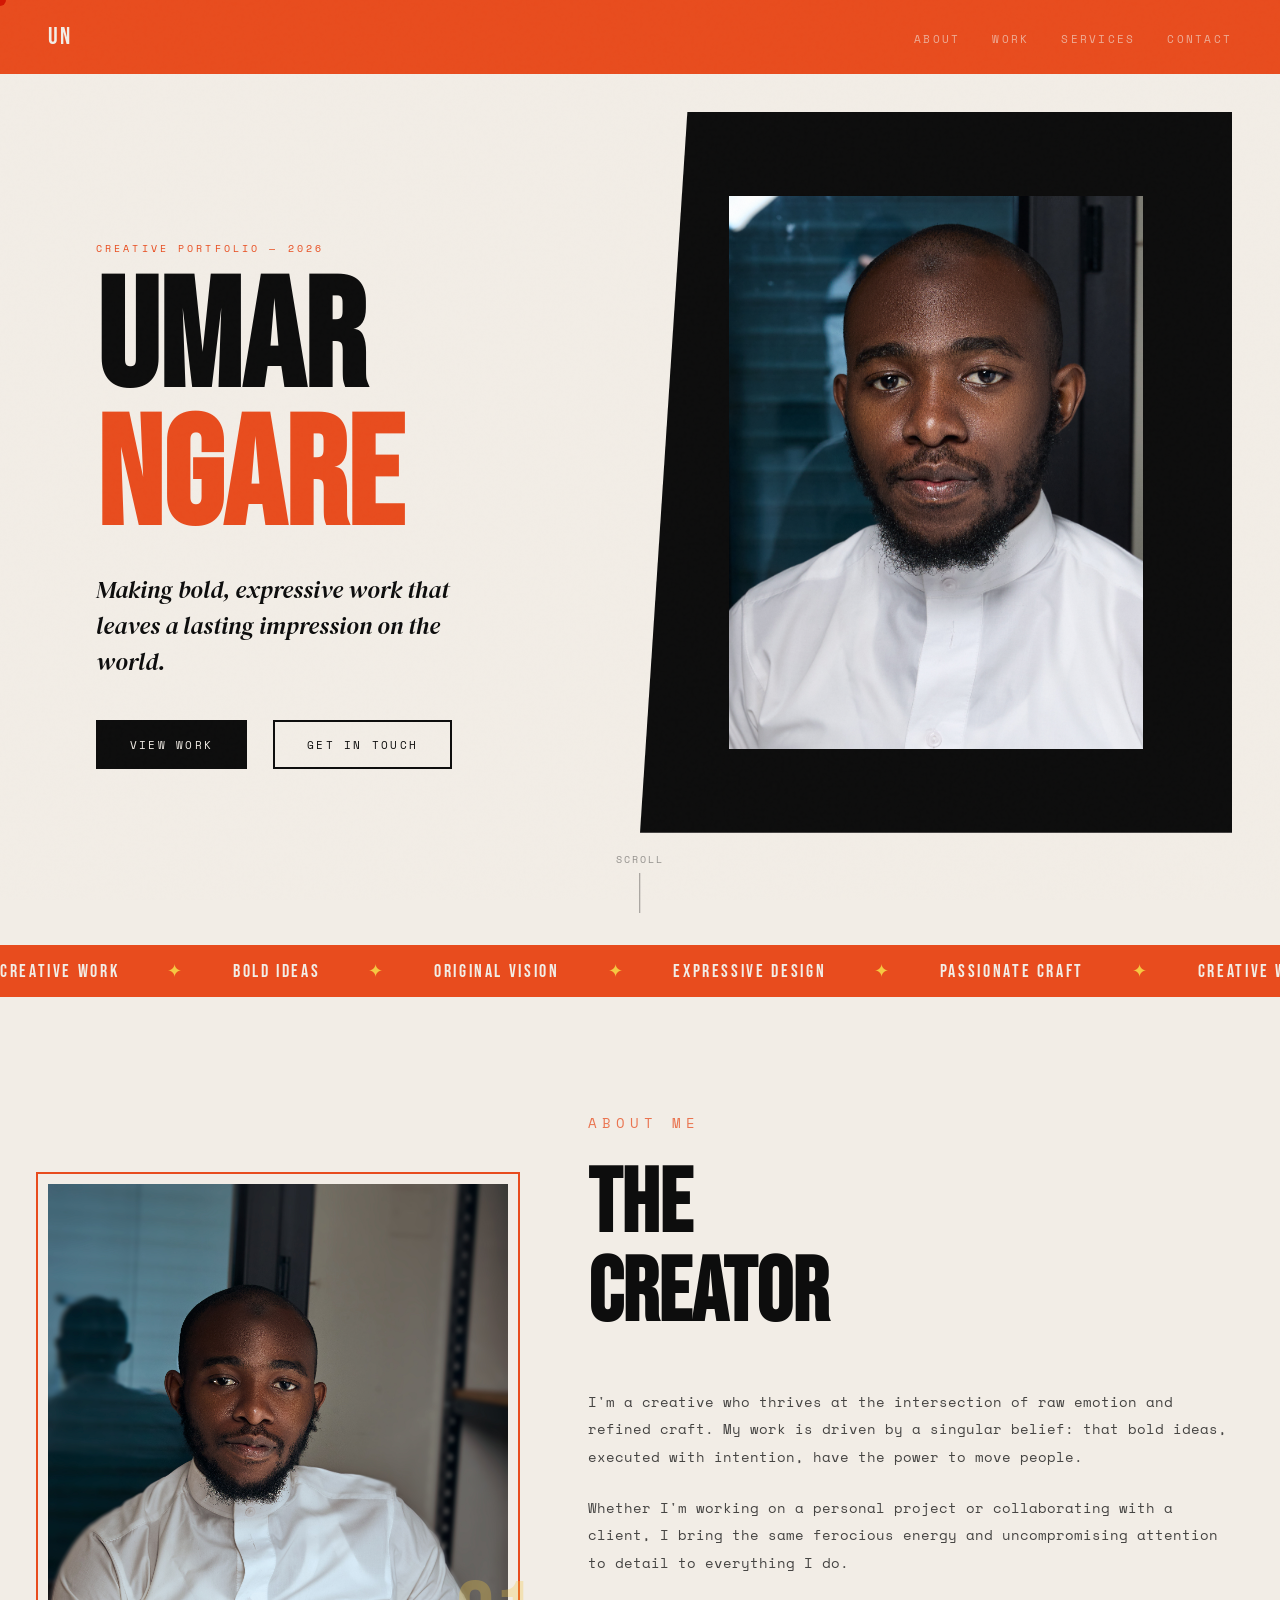
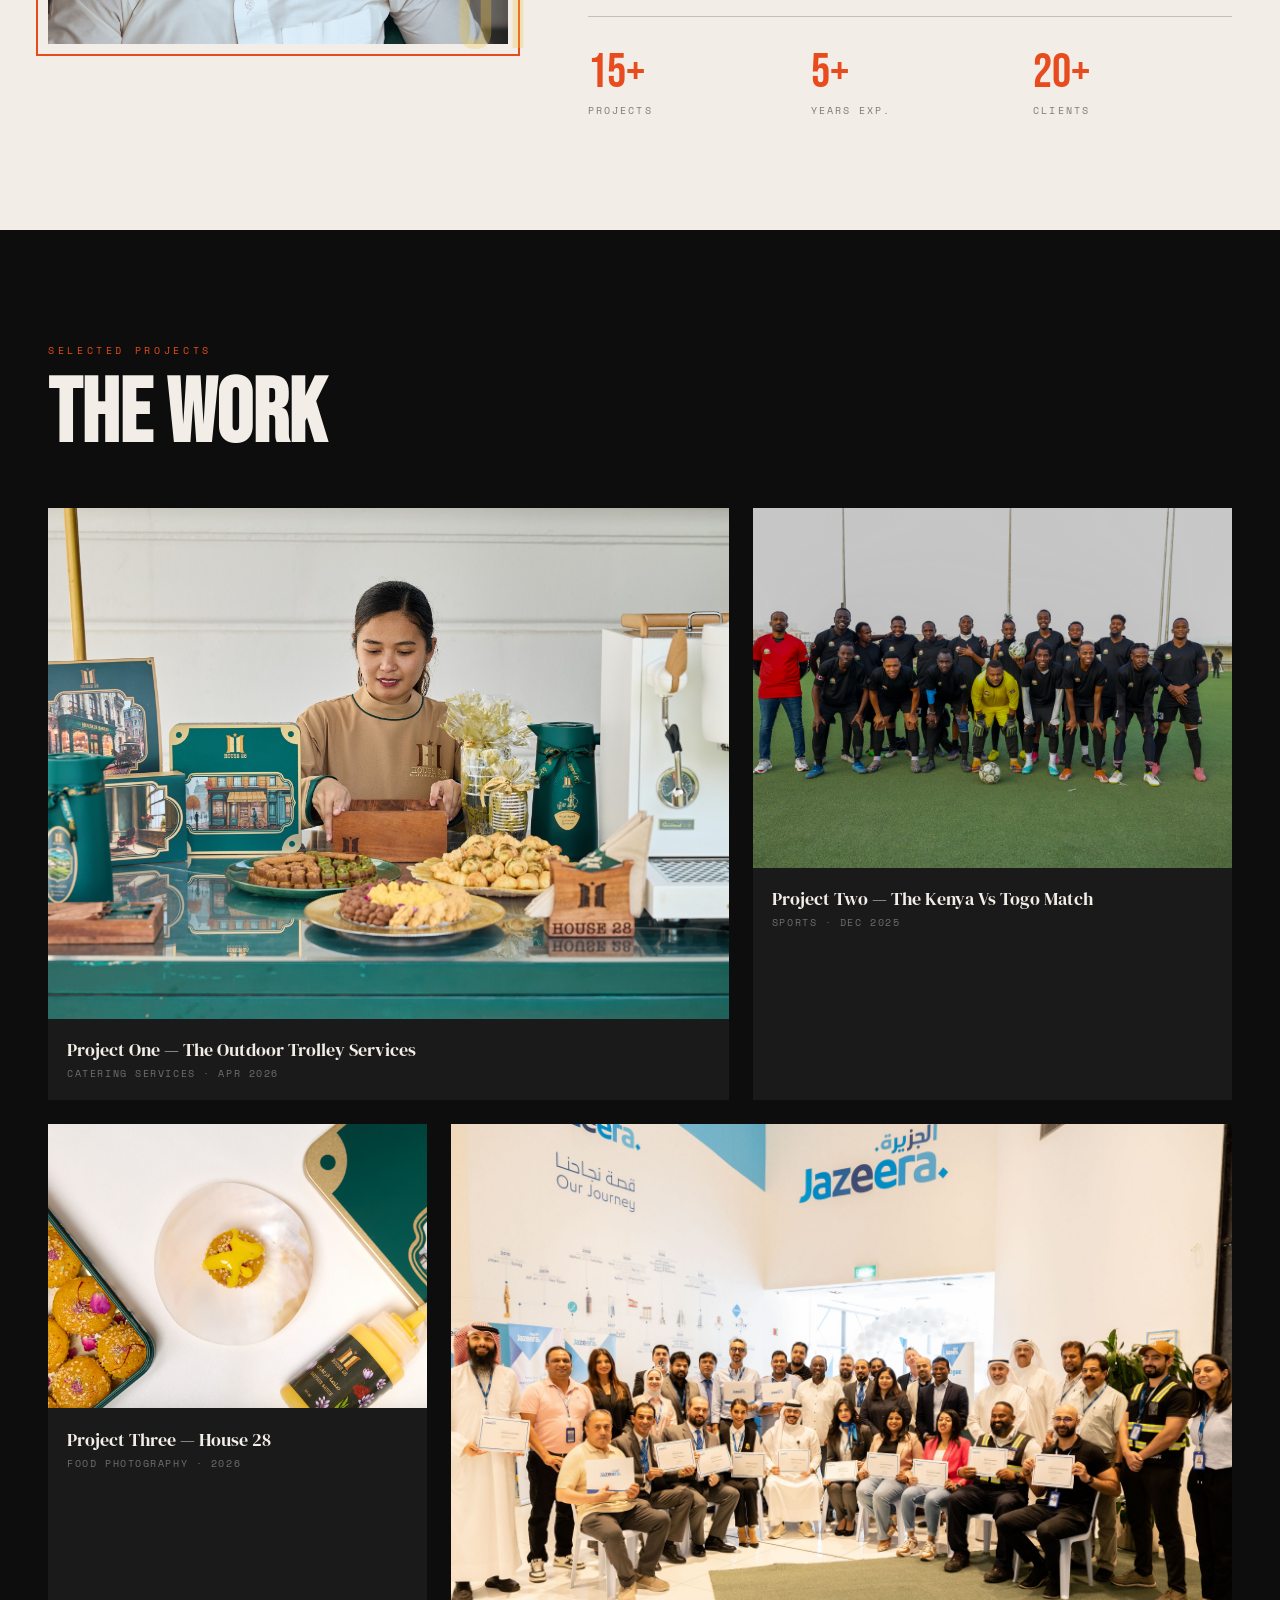
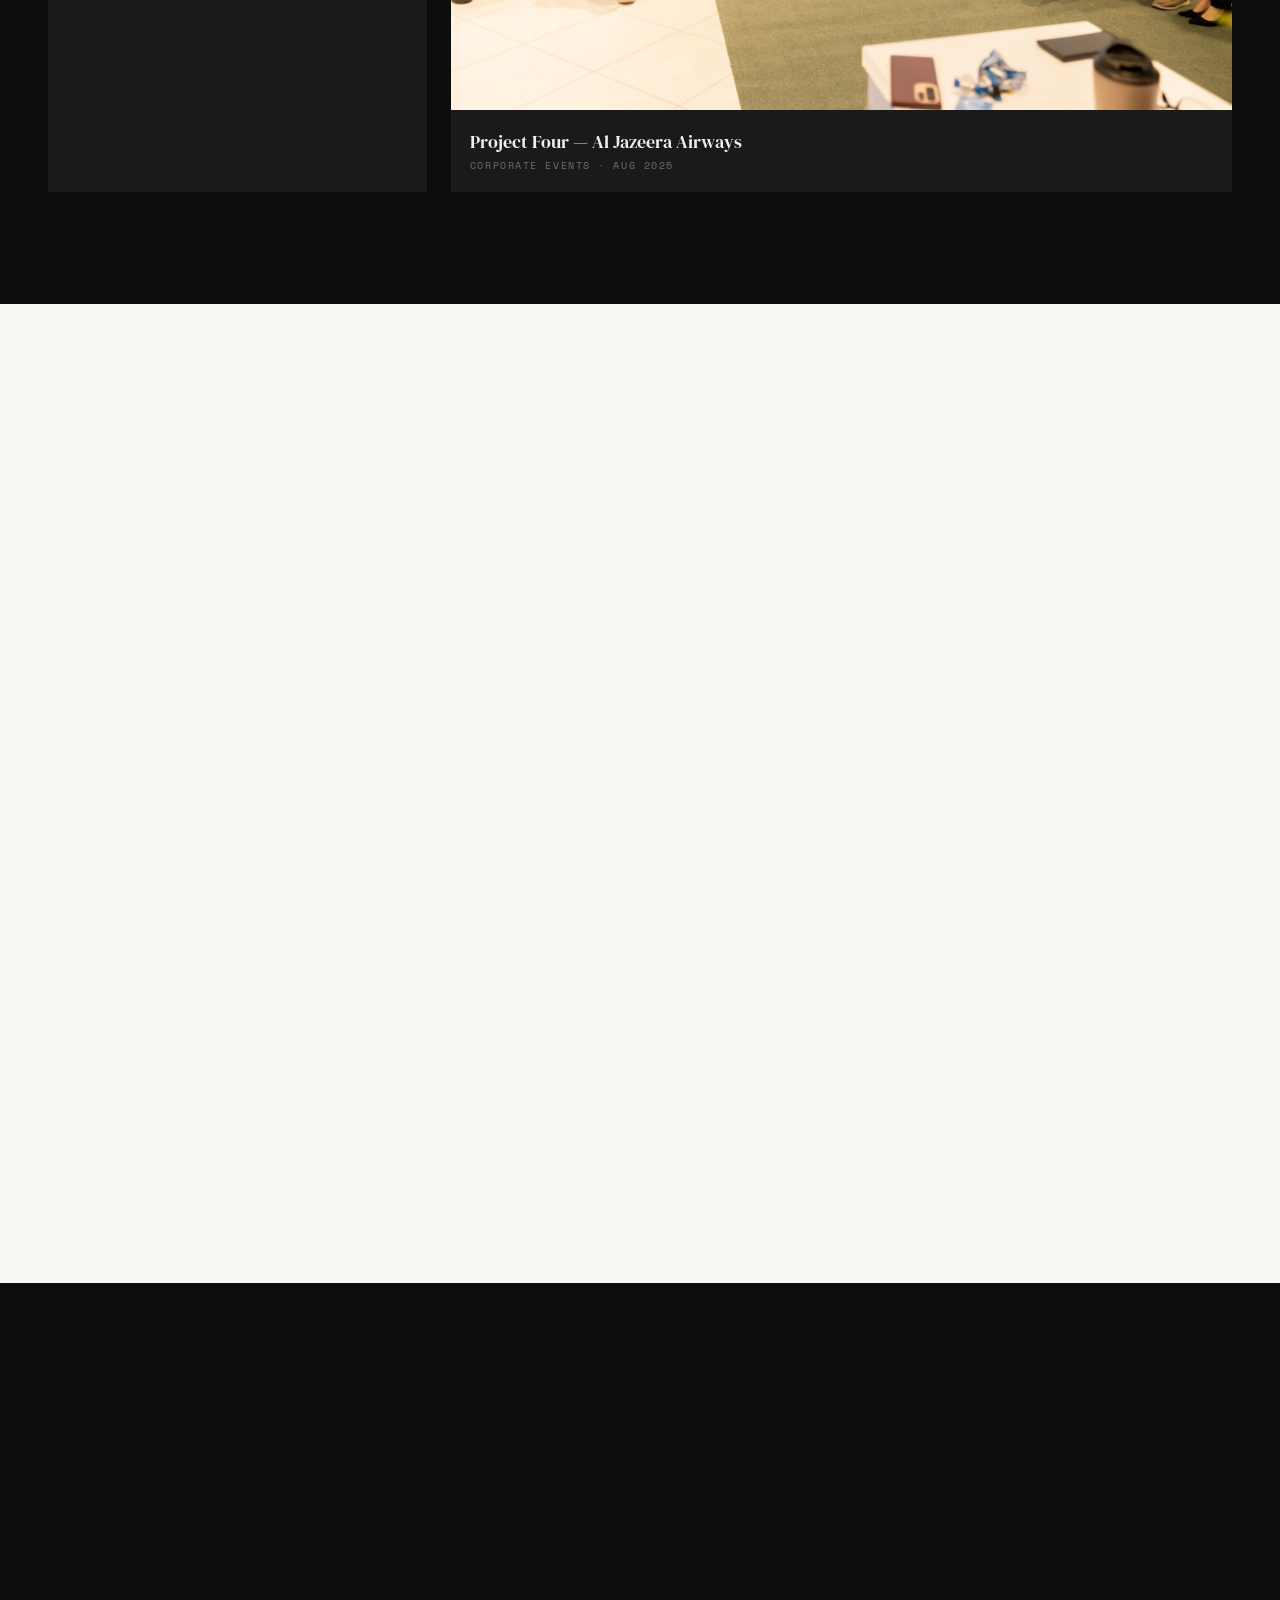
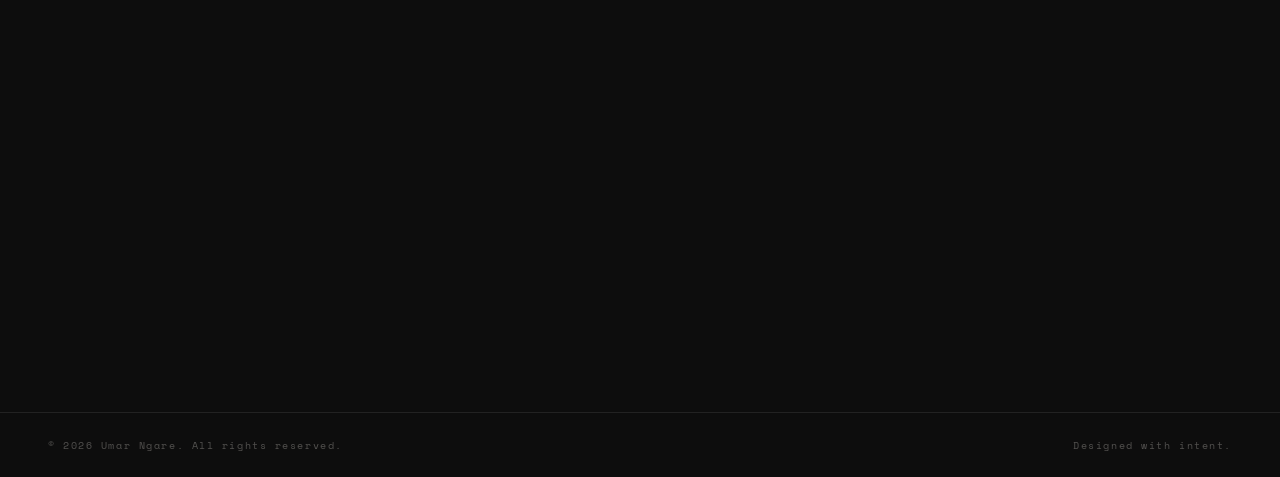
==== commit e0949a24: "Modified the css location." ====
--- a/index.html
+++ b/index.html
@@ -5,7 +5,7 @@
   <meta name="viewport" content="width=device-width, initial-scale=1.0"/>
   <title>Portfolio — Umar Ngare</title>
   <link href="https://fonts.googleapis.com/css2?family=Bebas+Neue&family=DM+Serif+Display:ital@0;1&family=Space+Mono:ital@0;1&display=swap" rel="stylesheet"/>
-  <link rel="stylesheet" href="./style.css" />
+  <link rel="stylesheet" href="./css/mainpages/style.css" />
 </head>
 <body>
 
--- a/css/mainpages/style.css
+++ b/css/mainpages/style.css
@@ -0,0 +1,605 @@
+ *, *::before, *::after { box-sizing: border-box; margin: 0; padding: 0; }
+
+    :root {
+      --ink: #0d0d0d;
+      --paper: #f2ede6;
+      --fire: #e84c1e;
+      --gold: #f5c842;
+      --mist: #c8c0b5;
+      --white: #faf8f4;
+    }
+
+    html { scroll-behavior: smooth; }
+
+    body {
+      background: var(--paper);
+      color: var(--ink);
+      font-family: 'Space Mono', monospace;
+      overflow-x: hidden;
+      cursor: crosshair;
+    }
+
+    /* ── NOISE OVERLAY ── */
+    body::before {
+      content: '';
+      position: fixed;
+      inset: 0;
+      background-image: url("data:image/svg+xml,%3Csvg viewBox='0 0 256 256' xmlns='http://www.w3.org/2000/svg'%3E%3Cfilter id='noise'%3E%3CfeTurbulence type='fractalNoise' baseFrequency='0.9' numOctaves='4' stitchTiles='stitch'/%3E%3C/filter%3E%3Crect width='100%25' height='100%25' filter='url(%23noise)' opacity='0.04'/%3E%3C/svg%3E");
+      pointer-events: none;
+      z-index: 9999;
+      opacity: 0.4;
+    }
+
+    /* ── CURSOR DOT ── */
+    .cursor {
+      width: 12px; height: 12px;
+      background: var(--fire);
+      border-radius: 50%;
+      position: fixed;
+      pointer-events: none;
+      z-index: 10000;
+      transform: translate(-50%, -50%);
+      transition: transform 0.1s ease, background 0.2s;
+      mix-blend-mode: multiply;
+    }
+
+    /* ── NAV ── */
+    nav {
+      position: fixed; top: 0; left: 0; right: 0;
+      z-index: 100;
+      display: flex; justify-content: space-between; align-items: center;
+      padding: 1.4rem 3rem;
+      /* mix-blend-mode: multiply; */
+      background: var(--fire);
+    }
+
+    .nav-logo {
+      font-family: 'Bebas Neue', sans-serif;
+      font-size: 1.5rem;
+      letter-spacing: 0.1em;
+      color: var(--paper);
+      text-decoration: none;
+    }
+
+    .nav-links { display: flex; gap: 2rem; list-style: none; }
+    .nav-links a {
+      font-size: 0.7rem;
+      letter-spacing: 0.2em;
+      text-transform: uppercase;
+      color: var(--paper);
+      text-decoration: none;
+      opacity: 0.6;
+      transition: opacity 0.2s;
+    }
+    .nav-links a:hover { opacity: 1; }
+
+    /* ── HERO ── */
+    .hero {
+      min-height: 100vh;
+      display: grid;
+      grid-template-columns: 1fr 1fr;
+      position: relative;
+      overflow: hidden;
+    }
+
+    .hero-left {
+      display: flex; flex-direction: column; justify-content: flex-end;
+      padding: 8rem 3rem 4rem;
+      position: relative;
+      z-index: 2;
+    }
+
+    .hero-label {
+      font-size: 0.65rem;
+      letter-spacing: 0.3em;
+      text-transform: uppercase;
+      color: var(--fire);
+      margin-bottom: 1rem;
+      opacity: 0;
+      animation: fadeUp 0.8s ease 0.2s forwards;
+    }
+
+    .hero-name {
+      font-family: 'Bebas Neue', sans-serif;
+      font-size: clamp(5rem, 12vw, 11rem);
+      line-height: 0.9;
+      color: var(--ink);
+      opacity: 0;
+      animation: fadeUp 0.9s ease 0.4s forwards;
+    }
+
+    .hero-name span { color: var(--fire); }
+
+    .hero-tagline {
+      font-family: 'DM Serif Display', serif;
+      font-style: italic;
+      font-size: clamp(1.1rem, 2vw, 1.5rem);
+      margin-top: 1.5rem;
+      color: var(--ink);
+      opacity: 0;
+      animation: fadeUp 0.9s ease 0.6s forwards;
+      max-width: 380px;
+      line-height: 1.5;
+    }
+
+    .hero-cta {
+      margin-top: 2.5rem;
+      opacity: 0;
+      animation: fadeUp 0.9s ease 0.8s forwards;
+    }
+
+    .hero-image-inner img {
+        width: 100%;
+        height: 100%;
+        object-fit: cover;
+        object-position: center top; /* adjust to 'center' or 'top' based on your photo */
+        display: block;
+    }
+    
+    .btn {
+      display: inline-block;
+      padding: 0.85rem 2rem;
+      background: var(--ink);
+      color: var(--paper);
+      font-family: 'Space Mono', monospace;
+      font-size: 0.7rem;
+      letter-spacing: 0.2em;
+      text-transform: uppercase;
+      text-decoration: none;
+      transition: background 0.2s, color 0.2s, transform 0.2s;
+      border: 2px solid var(--ink);
+    }
+    .btn:hover { background: var(--fire); border-color: var(--fire); transform: translate(-3px, -3px); }
+
+    .btn-outline {
+      background: transparent;
+      color: var(--ink);
+      margin-left: 1rem;
+    }
+    .btn-outline:hover { background: var(--gold); border-color: var(--gold); color: var(--ink); }
+
+    .hero-right {
+      position: relative;
+      overflow: hidden;
+    }
+
+    .hero-image-block {
+      position: absolute;
+      inset: 0;
+      background: var(--ink);
+      clip-path: polygon(8% 0, 100% 0, 100% 100%, 0% 100%);
+      display: flex; align-items: center; justify-content: center;
+      opacity: 0;
+      animation: fadeIn 1.2s ease 0.5s forwards;
+    }
+
+    .hero-image-inner {
+      width: 70%; aspect-ratio: 3/4;
+      background: linear-gradient(135deg, #2a2218 0%, #4a3828 40%, #1a1210 100%);
+      position: relative;
+      overflow: hidden;
+    }
+
+     /* .hero-image-inner::after { */
+      /* content: './Assets/Profile/header.jpg'; */
+      /* white-space: pre; */
+      /* font-family: 'Bebas Neue', sans-serif; */
+      /* font-size: 1.8rem; */
+      /* letter-spacing: 0.15em; */
+      /* color: rgba(255,255,255,0.15); */
+      /* position: absolute; inset: 0; */
+      /* display: flex; align-items: center; justify-content: center; */
+      /* text-align: center; */
+    /* }  */
+    
+
+    .hero-scroll {
+      position: absolute; bottom: 2rem; left: 50%; transform: translateX(-50%);
+      display: flex; flex-direction: column; align-items: center; gap: 0.4rem;
+      font-size: 0.6rem; letter-spacing: 0.2em; text-transform: uppercase;
+      opacity: 0.4;
+      animation: bounce 2s infinite;
+    }
+    .hero-scroll::after {
+      content: '';
+      display: block; width: 1px; height: 40px;
+      background: var(--ink);
+    }
+
+    /* ── MARQUEE ── */
+    .marquee-strip {
+      background: var(--fire);
+      color: var(--paper);
+      padding: 0.9rem 0;
+      overflow: hidden;
+      white-space: nowrap;
+    }
+
+    .marquee-inner {
+      display: inline-flex; gap: 3rem;
+      animation: marquee 18s linear infinite;
+    }
+
+    .marquee-inner span {
+      font-family: 'Bebas Neue', sans-serif;
+      font-size: 1.1rem;
+      letter-spacing: 0.15em;
+    }
+
+    .marquee-dot { color: var(--gold); }
+
+    /* ── SECTION COMMON ── */
+    section { padding: 7rem 3rem; }
+
+    .section-tag {
+      font-size: 0.65rem;
+      letter-spacing: 0.35em;
+      text-transform: uppercase;
+      color: var(--fire);
+      margin-bottom: 0.8rem;
+    }
+
+    .section-title {
+      font-family: 'Bebas Neue', sans-serif;
+      font-size: clamp(3rem, 7vw, 6rem);
+      line-height: 1;
+      color: var(--ink);
+      margin-bottom: 3rem;
+    }
+
+    /* ── ABOUT ── */
+    .about {
+      display: grid;
+      grid-template-columns: 1fr 1.4fr;
+      gap: 5rem;
+      align-items: center;
+      max-width: 1200px;
+      margin: 0 auto;
+    }
+
+    .about-visual {
+      position: relative;
+    }
+
+    .about-box {
+      width: 100%;
+      aspect-ratio: 1;
+      background: var(--ink);
+      position: relative;
+    }
+
+    .about-box::before {
+      content: '';
+      position: absolute;
+      inset: -12px;
+      border: 2px solid var(--fire);
+      z-index: -1;
+      transition: inset 0.3s;
+    }
+    .about-box:hover::before { inset: -20px; }
+
+    .about-box-inner {
+      position: absolute; inset: 0;
+      background: linear-gradient(160deg, #1a1210, #2e2018);
+      display: flex; align-items: center; justify-content: center;
+      font-family: 'Bebas Neue', sans-serif;
+      font-size: 1.2rem;
+      letter-spacing: 0.2em;
+      color: rgba(255,255,255,0.1);
+      text-align: center;
+    }
+    
+    .about-box-inner img {
+      width: 100%;
+      height: 100%;
+      object-fit: cover;
+      object-position: center top; /* adjust to 'center' or 'top' based on your photo */
+      display: block;
+    }
+
+    .about-number {
+      position: absolute;
+      bottom: -1.5rem; right: -1.5rem;
+      font-family: 'Bebas Neue', sans-serif;
+      font-size: 6rem;
+      color: var(--gold);
+      opacity: 0.3;
+      line-height: 1;
+    }
+
+    .about-text p {
+      font-size: 0.9rem;
+      line-height: 1.9;
+      opacity: 0.75;
+      margin-bottom: 1.5rem;
+    }
+
+    .about-stats {
+      display: grid;
+      grid-template-columns: repeat(3, 1fr);
+      gap: 1.5rem;
+      margin-top: 2.5rem;
+      border-top: 1px solid var(--mist);
+      padding-top: 2rem;
+    }
+
+    .stat-num {
+      font-family: 'Bebas Neue', sans-serif;
+      font-size: 3rem;
+      color: var(--fire);
+      line-height: 1;
+    }
+
+    .stat-label {
+      font-size: 0.65rem;
+      letter-spacing: 0.2em;
+      text-transform: uppercase;
+      opacity: 0.5;
+      margin-top: 0.3rem;
+    }
+
+    /* ── WORK ── */
+    #work { background: var(--ink); color: var(--paper); }
+    #work .section-title { color: var(--paper); }
+
+    .work-grid {
+      display: grid;
+      grid-template-columns: repeat(12, 1fr);
+      gap: 1.5rem;
+      max-width: 1200px;
+      margin: 0 auto;
+    }
+
+    .work-card {
+      position: relative; overflow: hidden;
+      cursor: pointer;
+      background: #1a1a1a;
+    }
+
+    .work-card:nth-child(1) { grid-column: span 7; }
+    .work-card:nth-child(2) { grid-column: span 5; }
+    .work-card:nth-child(3) { grid-column: span 4; }
+    .work-card:nth-child(4) { grid-column: span 8; }
+
+    .work-thumb {
+      width: 100%;
+      aspect-ratio: 4/3;
+      display: block;
+      position: relative;
+      overflow: hidden;
+    }
+
+    .work-thumb-inner {
+      width: 100%; height: 100%;
+      transition: transform 0.5s ease;
+      display: flex; align-items: center; justify-content: center;
+      font-family: 'Bebas Neue', sans-serif;
+      font-size: 1rem;
+      letter-spacing: 0.2em;
+      color: rgba(255,255,255,0.12);
+    }
+
+    .work-thumb-inner img {
+        width: 100%;
+        height: 100%;
+        object-fit: cover;
+        object-position: center top; /* adjust to 'center' or 'top' based on your photo */
+        display: block;
+    }
+
+    .work-card:hover .work-thumb-inner { transform: scale(1.06); }
+
+    .work-thumb-inner.t1 { background: linear-gradient(135deg, #e84c1e22, #e84c1e55); }
+    .work-thumb-inner.t2 { background: linear-gradient(135deg, #f5c84222, #f5c84244); }
+    .work-thumb-inner.t3 { background: linear-gradient(135deg, #4455aa22, #4455aa44); }
+    .work-thumb-inner.t4 { background: linear-gradient(135deg, #22aa5522, #22aa5544); }
+
+    .work-thumb-inner img {
+        width: 100%;
+        height: 100%;
+        object-fit: cover;
+        object-position: center top; /* adjust to 'center' or 'top' based on your photo */
+        display: block;
+    }
+
+    .work-overlay {
+      position: absolute; inset: 0;
+      background: var(--fire);
+      display: flex; flex-direction: column; justify-content: flex-end;
+      padding: 1.8rem;
+      opacity: 0;
+      transition: opacity 0.35s ease;
+    }
+    .work-card:hover .work-overlay { opacity: 0.95; }
+
+    .work-overlay-title {
+      font-family: 'Bebas Neue', sans-serif;
+      font-size: 1.8rem;
+      letter-spacing: 0.05em;
+      color: var(--paper);
+    }
+
+    .work-overlay-tag {
+      font-size: 0.65rem;
+      letter-spacing: 0.2em;
+      text-transform: uppercase;
+      color: rgba(255,255,255,0.7);
+      margin-top: 0.3rem;
+    }
+
+    .work-info { padding: 1.2rem; }
+    .work-info-title {
+      font-family: 'DM Serif Display', serif;
+      font-size: 1.1rem;
+      color: var(--paper);
+    }
+    .work-info-tag {
+      font-size: 0.65rem;
+      letter-spacing: 0.15em;
+      text-transform: uppercase;
+      opacity: 0.4;
+      margin-top: 0.2rem;
+    }
+
+    /* ── SERVICES ── */
+    #services { background: var(--white); }
+
+    .services-grid {
+      display: grid;
+      grid-template-columns: repeat(3, 1fr);
+      gap: 0;
+      max-width: 1200px;
+      margin: 0 auto;
+      border: 1px solid var(--mist);
+    }
+
+    .service-item {
+      padding: 3rem 2.5rem;
+      border-right: 1px solid var(--mist);
+      border-bottom: 1px solid var(--mist);
+      transition: background 0.25s;
+      position: relative;
+      overflow: hidden;
+    }
+
+    .service-item::before {
+      content: '';
+      position: absolute;
+      bottom: 0; left: 0; right: 0;
+      height: 3px;
+      background: var(--fire);
+      transform: scaleX(0);
+      transform-origin: left;
+      transition: transform 0.3s ease;
+    }
+    .service-item:hover::before { transform: scaleX(1); }
+    .service-item:hover { background: #faf7f0; }
+
+    .service-num {
+      font-family: 'Bebas Neue', sans-serif;
+      font-size: 3.5rem;
+      color: var(--mist);
+      line-height: 1;
+      margin-bottom: 1rem;
+    }
+
+    .service-title {
+      font-family: 'DM Serif Display', serif;
+      font-size: 1.4rem;
+      margin-bottom: 0.8rem;
+    }
+
+    .service-desc {
+      font-size: 0.8rem;
+      line-height: 1.8;
+      opacity: 0.6;
+    }
+
+    /* ── CONTACT ── */
+    #contact {
+      background: var(--ink);
+      color: var(--paper);
+      text-align: center;
+      padding: 8rem 3rem;
+    }
+
+    #contact .section-tag { color: var(--gold); }
+    #contact .section-title { color: var(--paper); margin-bottom: 1rem; }
+
+    .contact-sub {
+      font-family: 'DM Serif Display', serif;
+      font-style: italic;
+      font-size: 1.3rem;
+      opacity: 0.6;
+      margin-bottom: 3rem;
+    }
+
+    .contact-email {
+      font-family: 'Bebas Neue', sans-serif;
+      font-size: clamp(2rem, 6vw, 5rem);
+      color: var(--fire);
+      text-decoration: none;
+      letter-spacing: 0.05em;
+      display: inline-block;
+      position: relative;
+      transition: color 0.2s;
+    }
+
+    .contact-email::after {
+      content: '';
+      position: absolute;
+      bottom: -4px; left: 0; right: 0;
+      height: 2px;
+      background: var(--gold);
+      transform: scaleX(0);
+      transform-origin: left;
+      transition: transform 0.3s;
+    }
+    .contact-email:hover::after { transform: scaleX(1); }
+    .contact-email:hover { color: var(--gold); }
+
+    .contact-socials {
+      display: flex; justify-content: center; gap: 2rem;
+      margin-top: 3.5rem;
+      list-style: none;
+    }
+
+    .contact-socials a {
+      font-size: 0.65rem;
+      letter-spacing: 0.25em;
+      text-transform: uppercase;
+      color: var(--paper);
+      text-decoration: none;
+      opacity: 0.4;
+      transition: opacity 0.2s, color 0.2s;
+    }
+    .contact-socials a:hover { opacity: 1; color: var(--fire); }
+
+    /* ── FOOTER ── */
+    footer {
+      background: var(--ink);
+      border-top: 1px solid #222;
+      padding: 1.5rem 3rem;
+      display: flex; justify-content: space-between; align-items: center;
+      color: var(--paper);
+    }
+    footer p { font-size: 0.65rem; opacity: 0.3; letter-spacing: 0.15em; }
+
+    /* ── ANIMATIONS ── */
+    @keyframes fadeUp {
+      from { opacity: 0; transform: translateY(30px); }
+      to   { opacity: 1; transform: translateY(0); }
+    }
+
+    @keyframes fadeIn {
+      from { opacity: 0; }
+      to   { opacity: 1; }
+    }
+
+    @keyframes marquee {
+      from { transform: translateX(0); }
+      to   { transform: translateX(-50%); }
+    }
+
+    @keyframes bounce {
+      0%, 100% { transform: translateX(-50%) translateY(0); }
+      50%       { transform: translateX(-50%) translateY(8px); }
+    }
+
+    /* ── SCROLL REVEAL ── */
+    .reveal {
+      opacity: 0; transform: translateY(40px);
+      transition: opacity 0.7s ease, transform 0.7s ease;
+    }
+    .reveal.visible { opacity: 1; transform: translateY(0); }
+
+    /* ── RESPONSIVE ── */
+    @media (max-width: 900px) {
+      .hero { grid-template-columns: 1fr; }
+      .hero-right { display: none; }
+      .about { grid-template-columns: 1fr; gap: 3rem; }
+      .work-card:nth-child(n) { grid-column: span 12; }
+      .services-grid { grid-template-columns: 1fr; }
+      nav { padding: 1.2rem 1.5rem; }
+      section { padding: 5rem 1.5rem; }
+    }
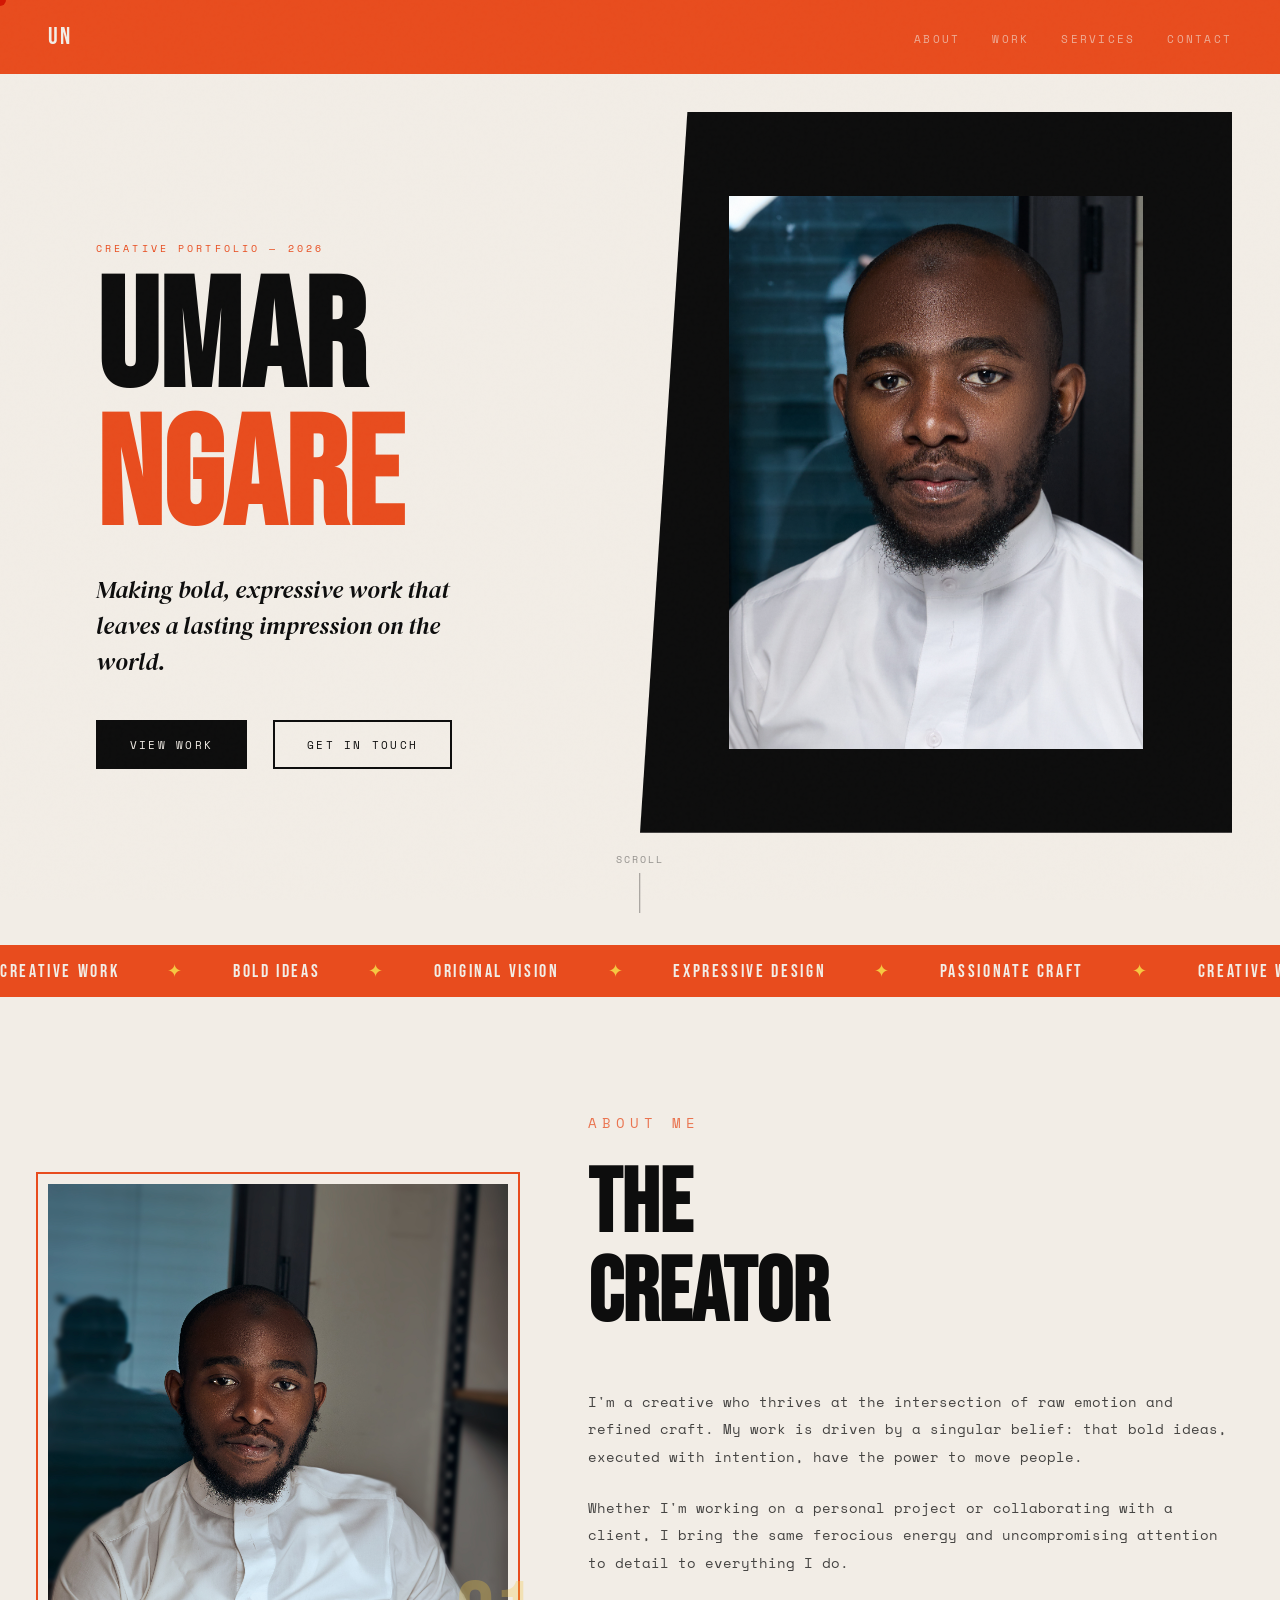
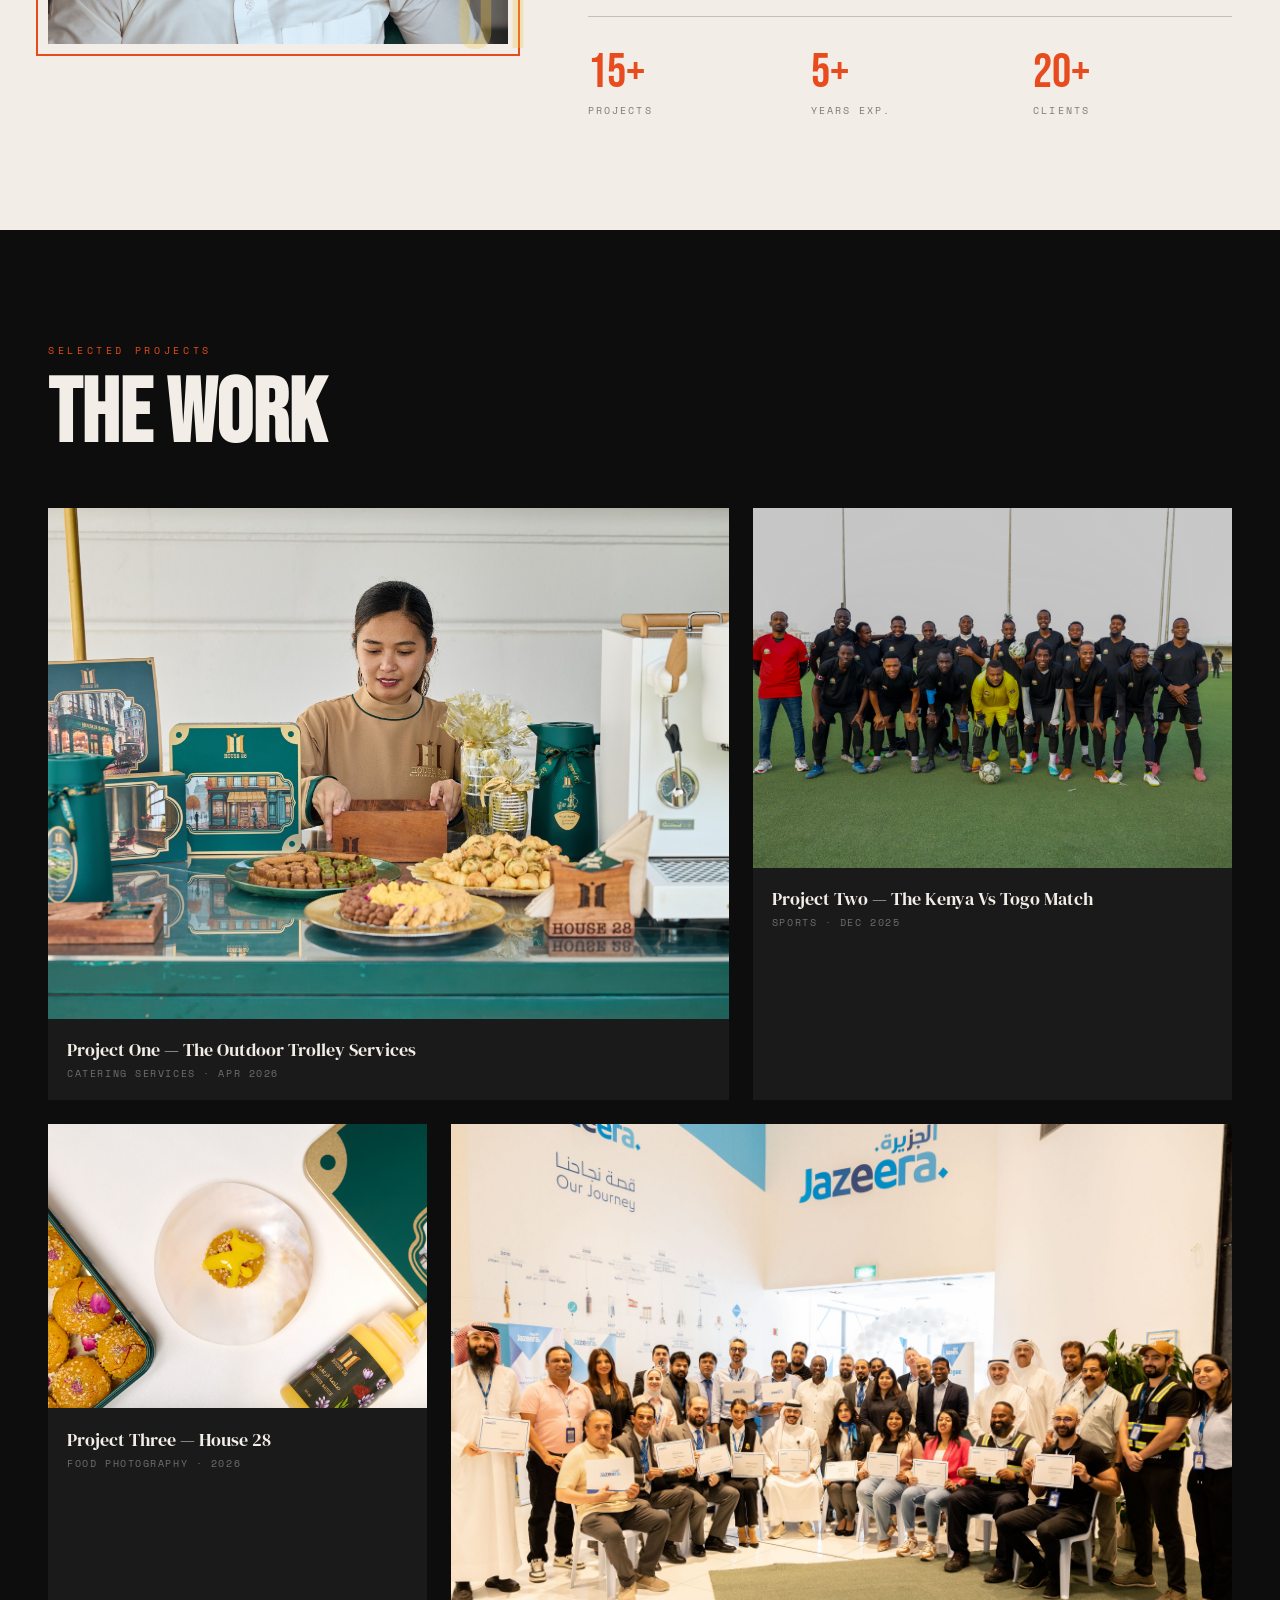
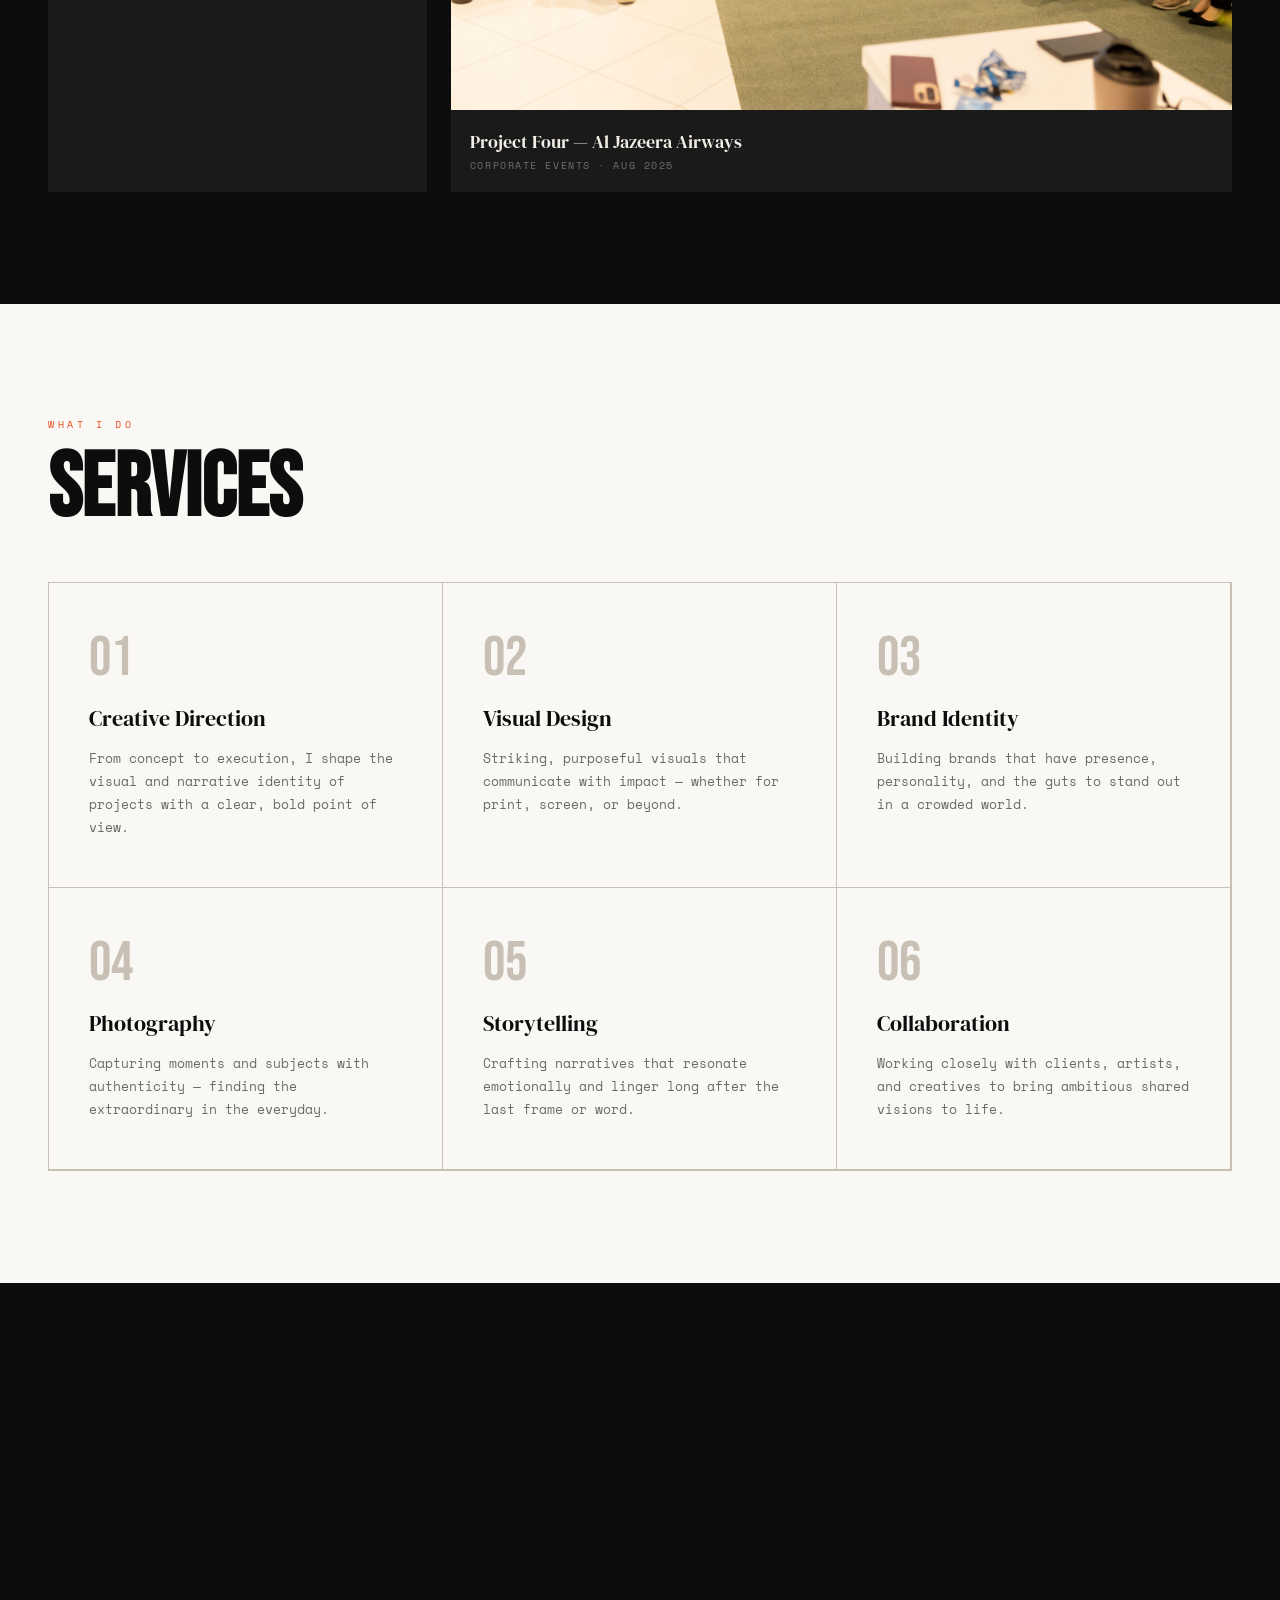
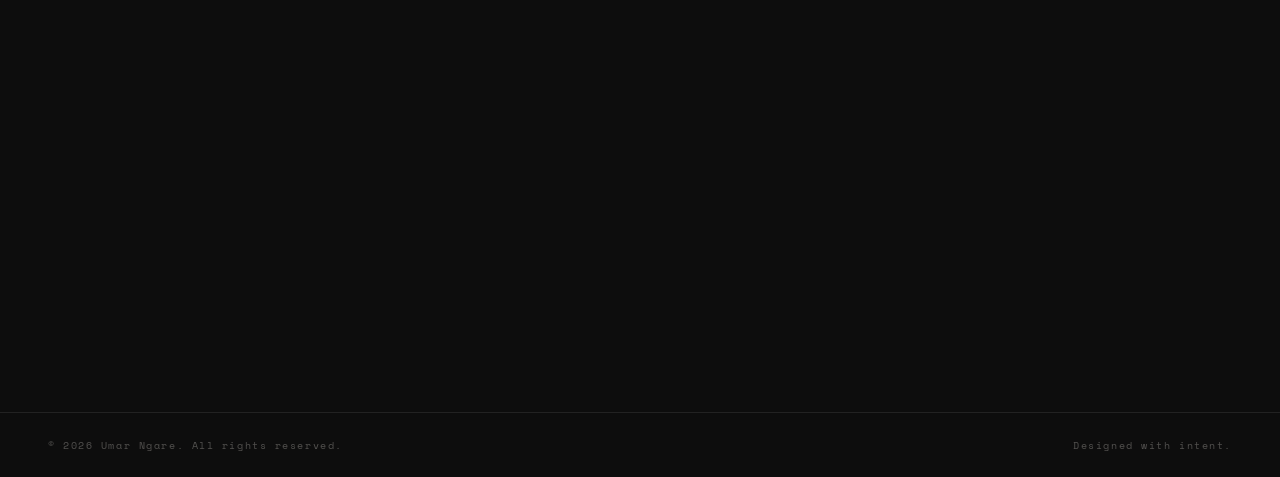
==== commit 12d021b0: "Removed the inline javascript to a javascript file." ====
--- a/index.html
+++ b/index.html
@@ -211,23 +211,6 @@
     <p>Designed with intent.</p>
   </footer>
 
-  <script>
-    // Custom cursor
-    const cursor = document.getElementById('cursor');
-    document.addEventListener('mousemove', e => {
-      cursor.style.left = e.clientX + 'px';
-      cursor.style.top  = e.clientY + 'px';
-    });
-    document.querySelectorAll('a, button, .work-card, .service-item').forEach(el => {
-      el.addEventListener('mouseenter', () => { cursor.style.transform = 'translate(-50%,-50%) scale(3)'; cursor.style.background = '#f5c842'; });
-      el.addEventListener('mouseleave', () => { cursor.style.transform = 'translate(-50%,-50%) scale(1)'; cursor.style.background = '#e84c1e'; });
-    });
-
-    // Scroll reveal
-    const observer = new IntersectionObserver(entries => {
-      entries.forEach(e => { if (e.isIntersecting) { e.target.classList.add('visible'); } });
-    }, { threshold: 0.12 });
-    document.querySelectorAll('.reveal').forEach(el => observer.observe(el));
-  </script>
+  <script src="./js/main.js" defer></script>
 </body>
 </html>
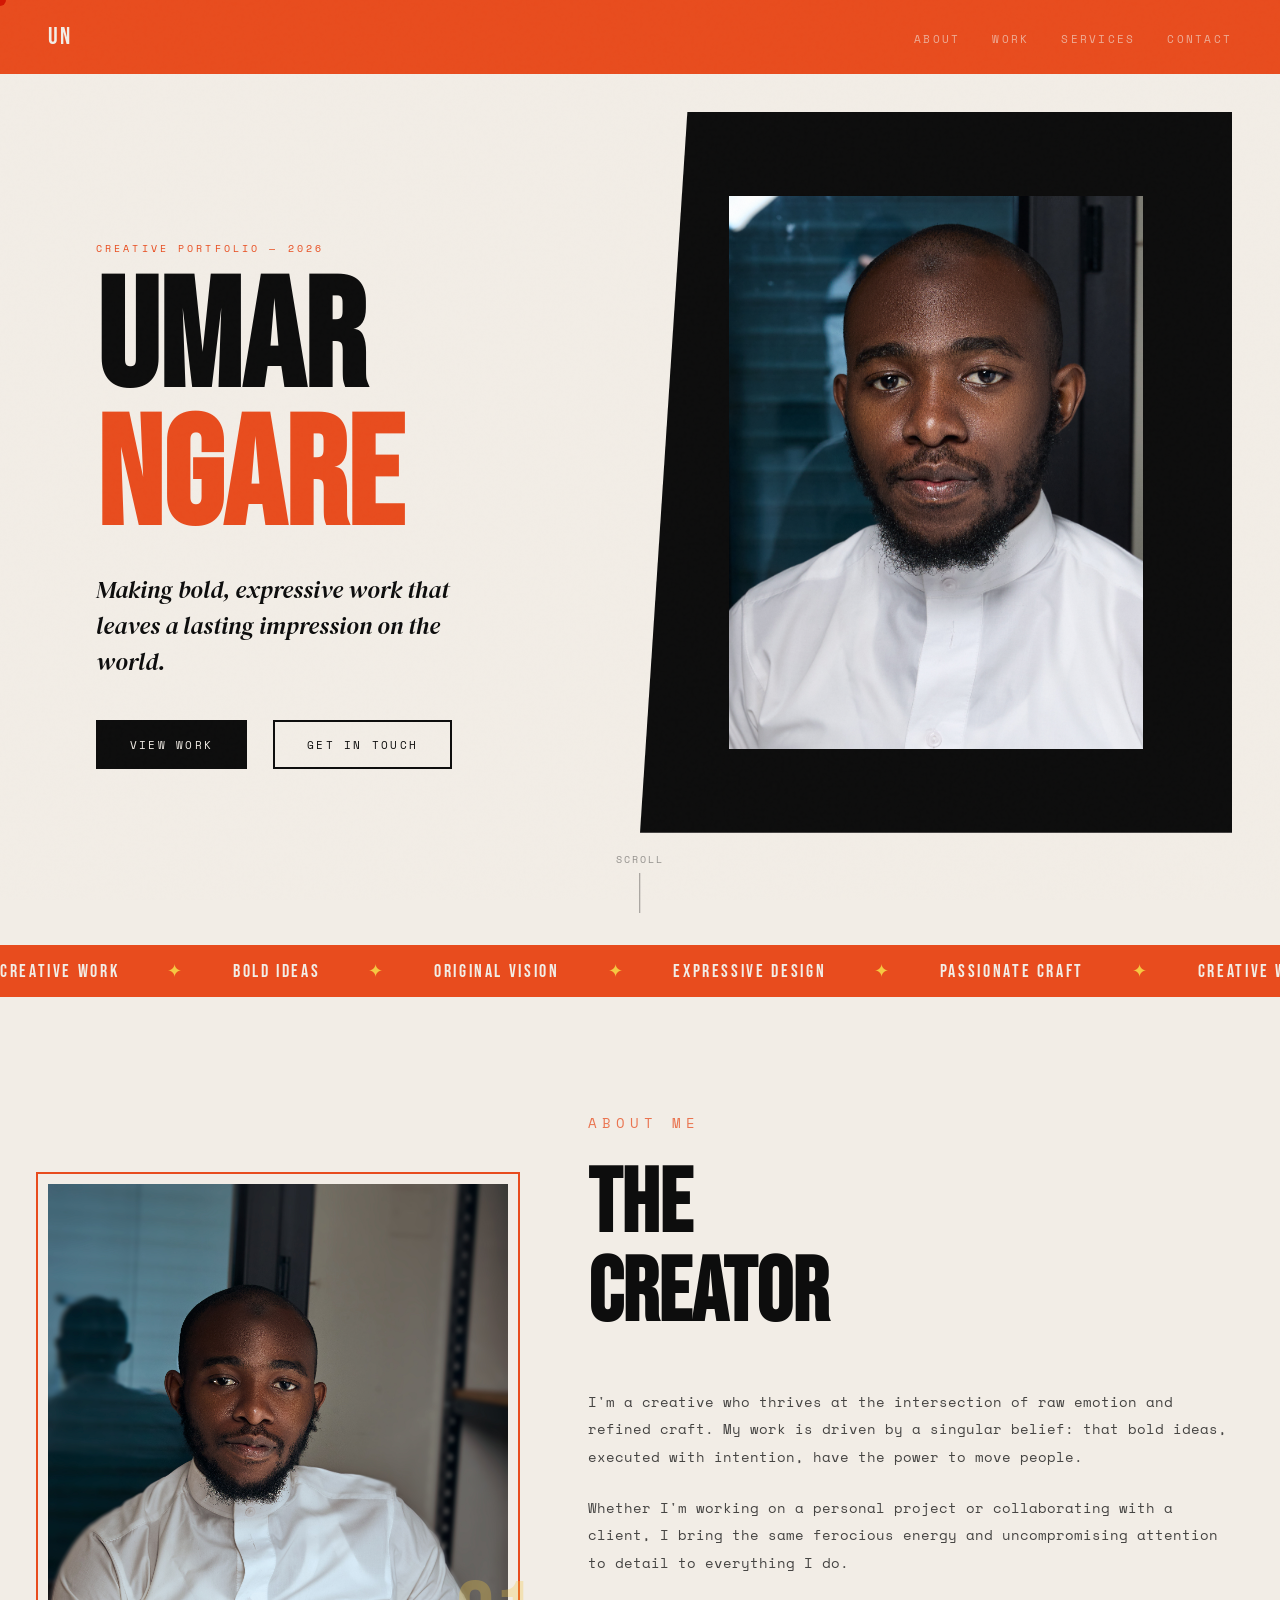
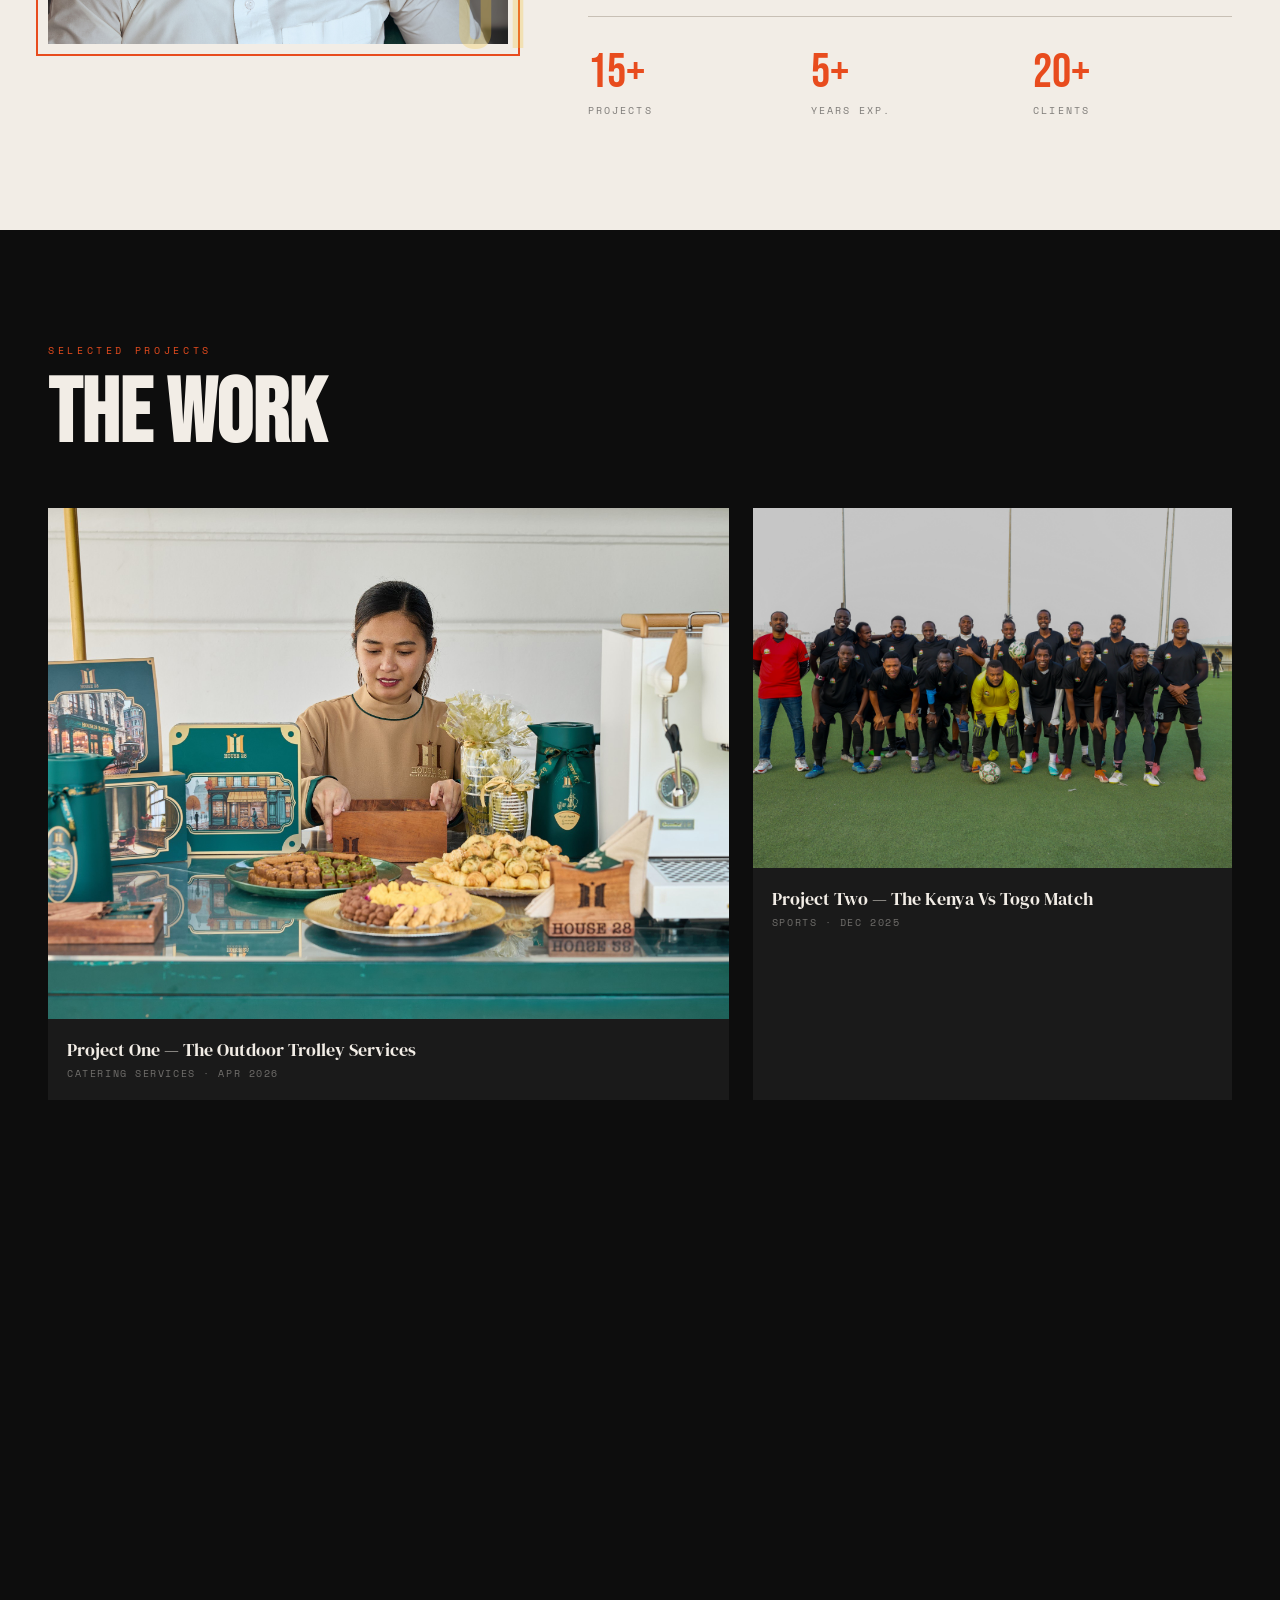
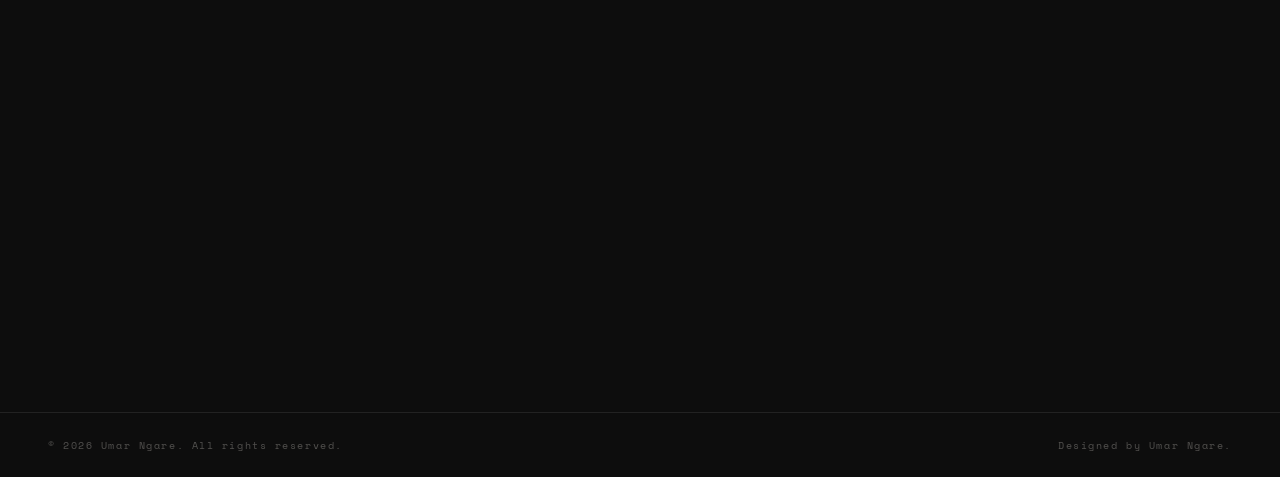
==== commit 654315e1: "Changed the designed by." ====
--- a/index.html
+++ b/index.html
@@ -208,7 +208,7 @@
   <!-- FOOTER -->
   <footer>
     <p>© 2026 Umar Ngare. All rights reserved.</p>
-    <p>Designed with intent.</p>
+    <p>Designed by Umar Ngare.</p>
   </footer>
 
   <script src="./js/main.js" defer></script>
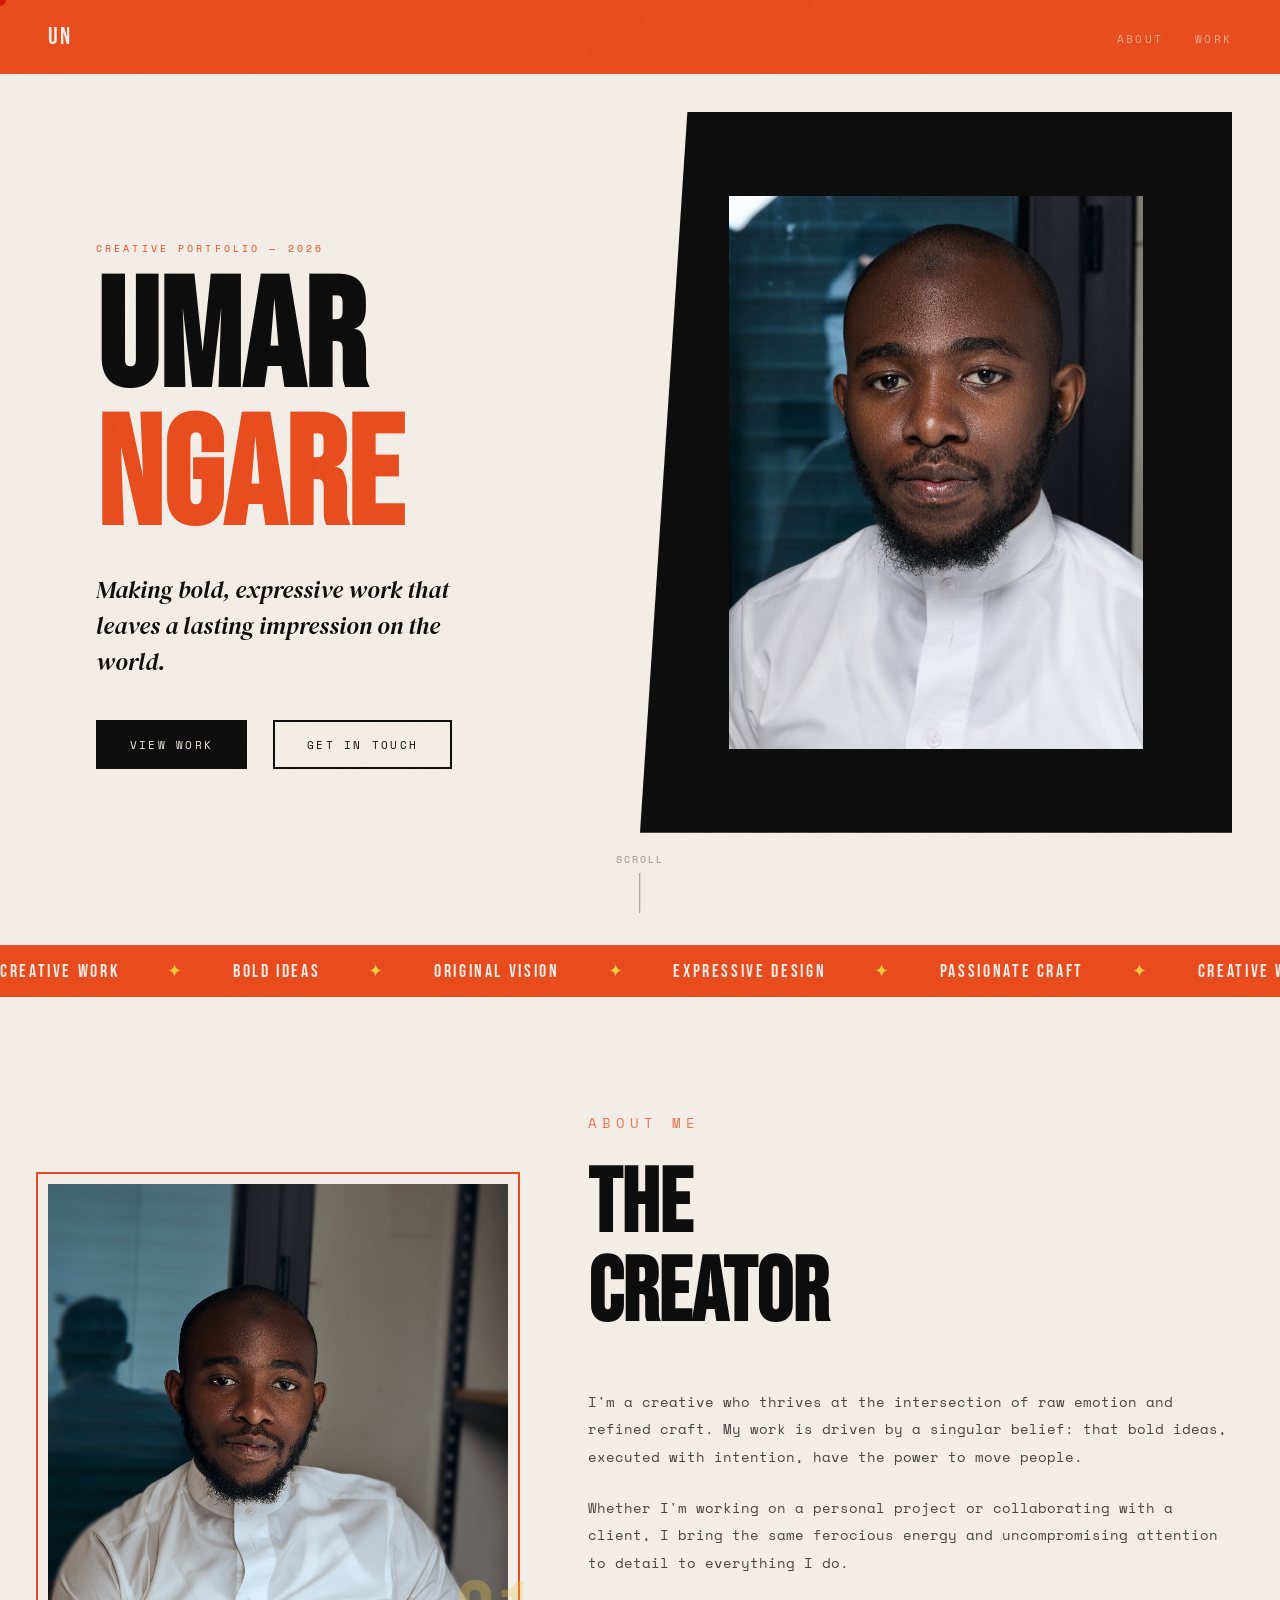
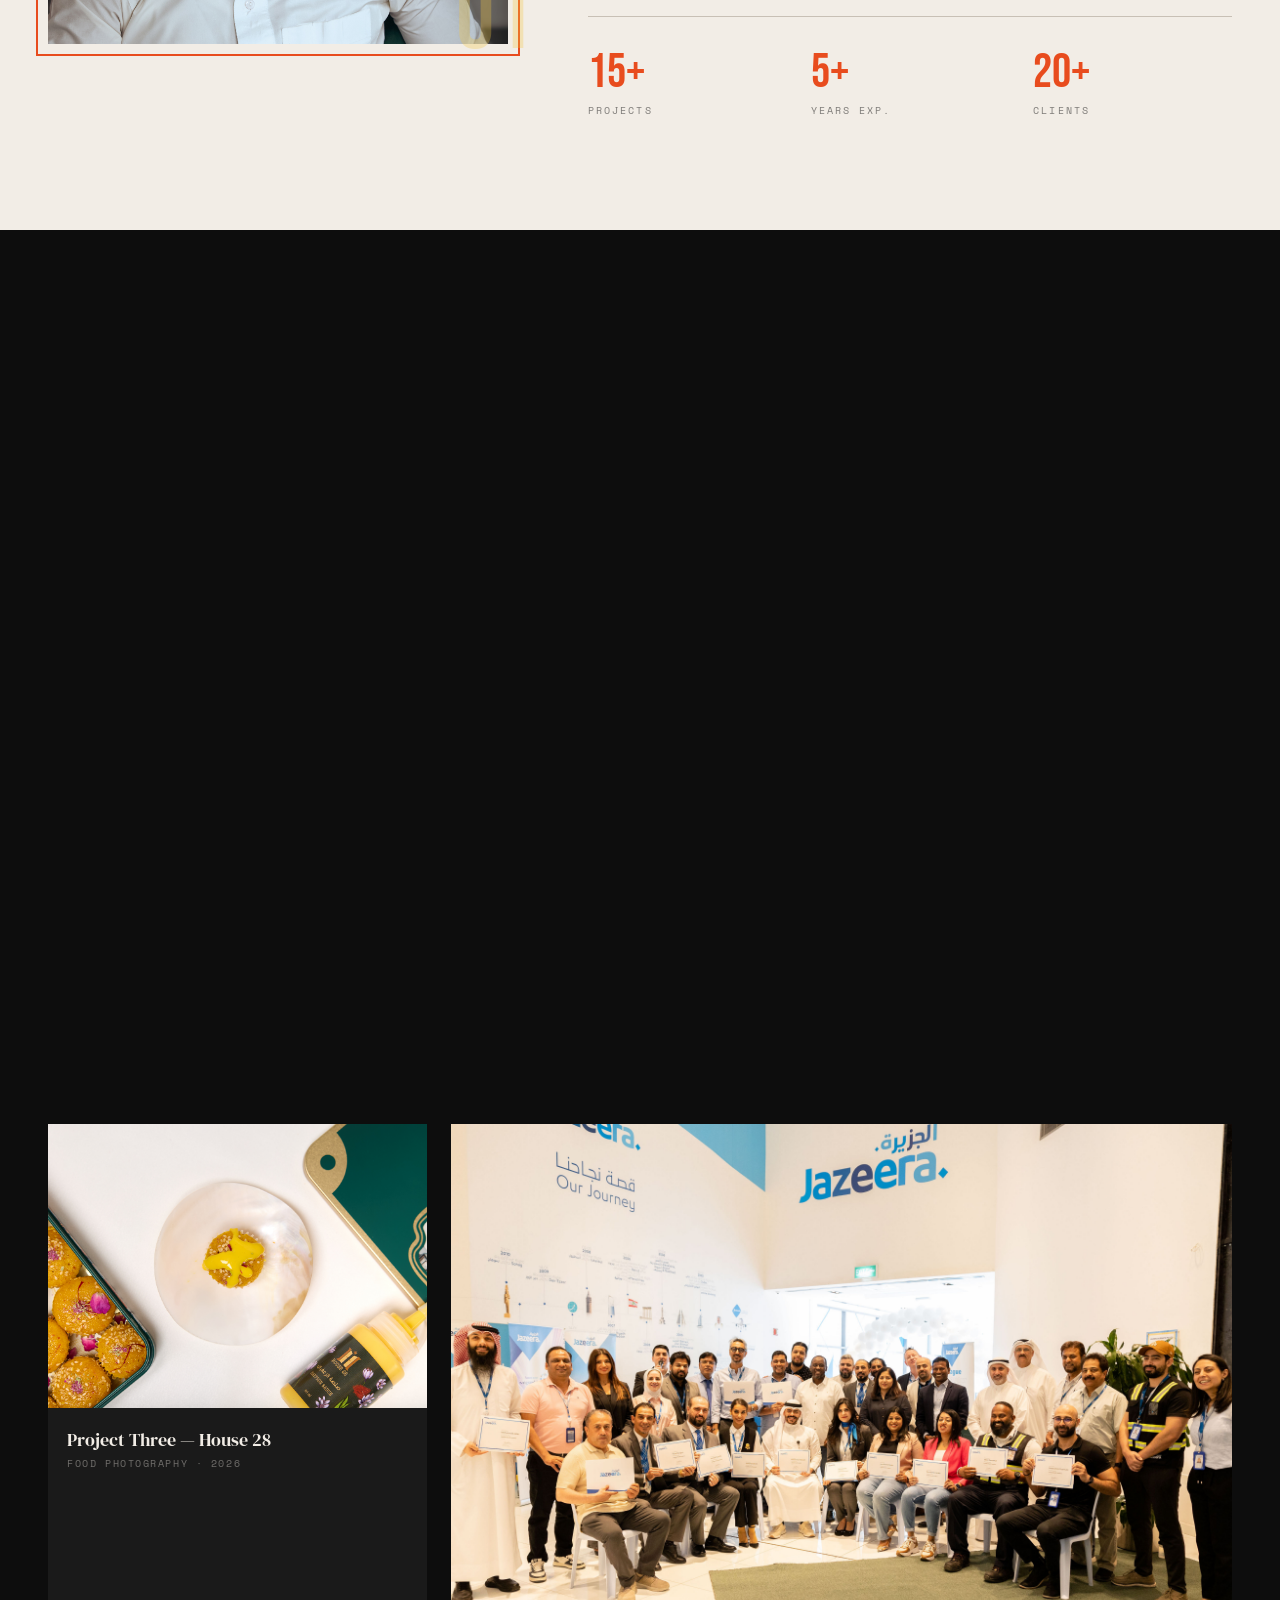
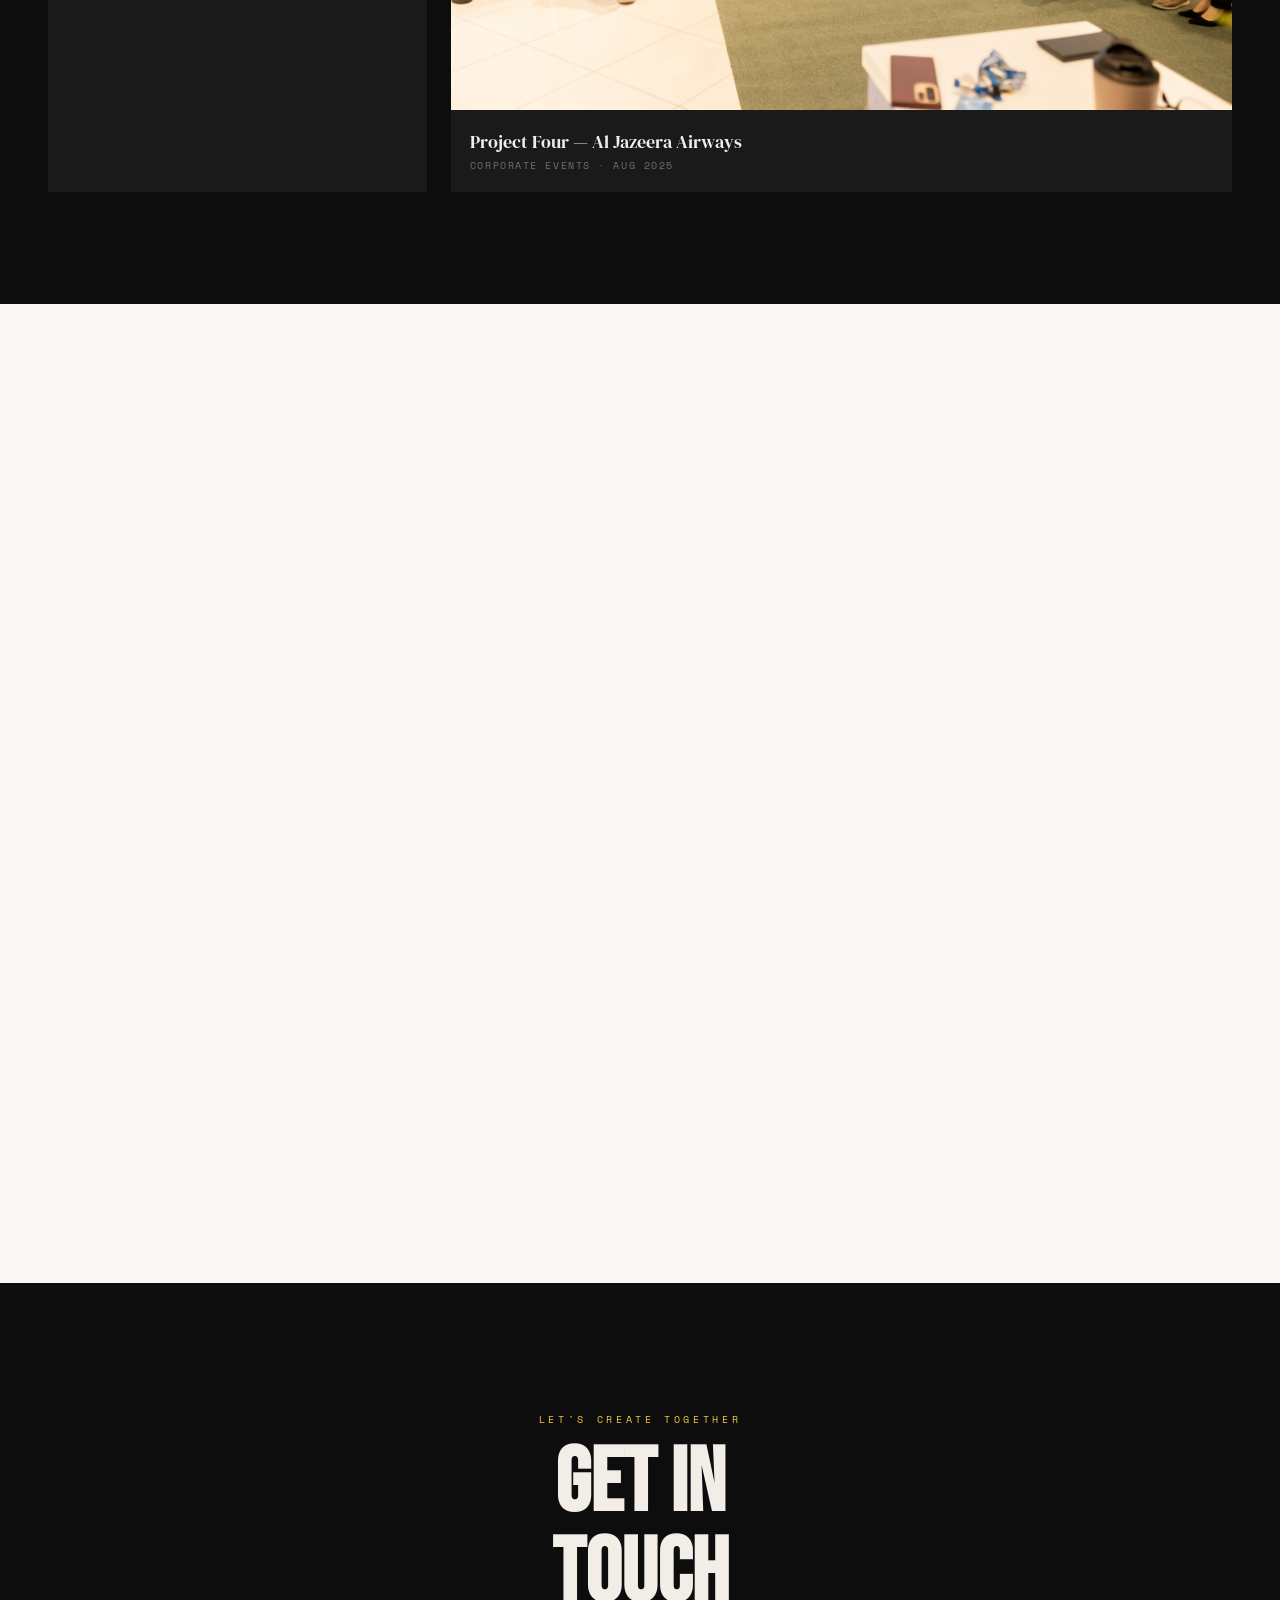
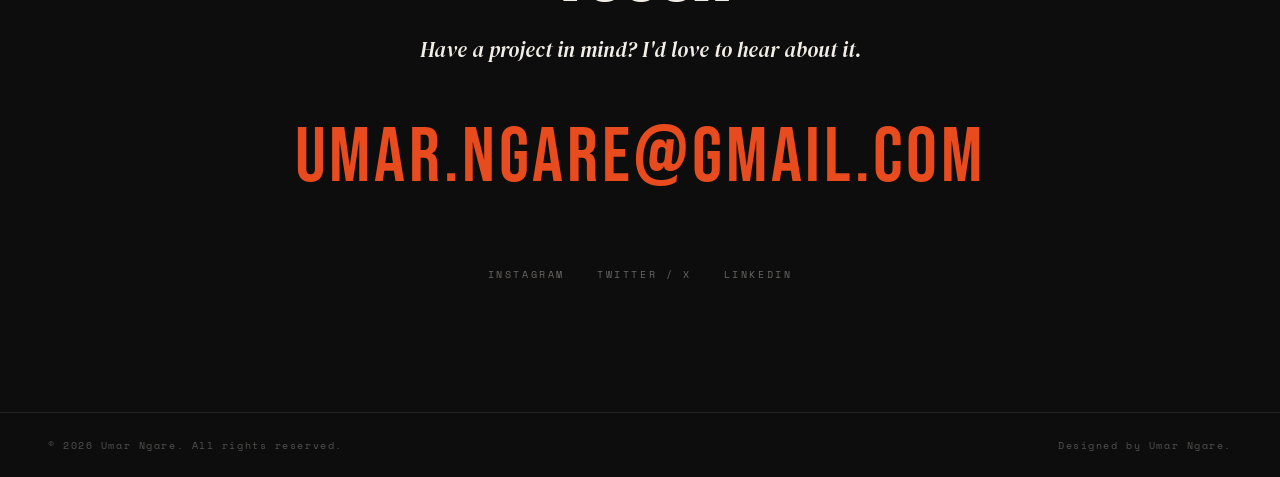
==== commit e5bb175c: "Modified the nav link." ====
--- a/index.html
+++ b/index.html
@@ -17,8 +17,8 @@
     <ul class="nav-links">
       <li><a href="./mainPages/about.html">About</a></li>
       <li><a href="./mainPages/works.html">Work</a></li>
-      <li><a href="#services">Services</a></li>
-      <li><a href="#contact">Contact</a></li>
+      <!-- <li><a href="#services">Services</a></li> -->
+      <!-- <li><a href="#contact">Contact</a></li> -->
     </ul>
   </nav>
 
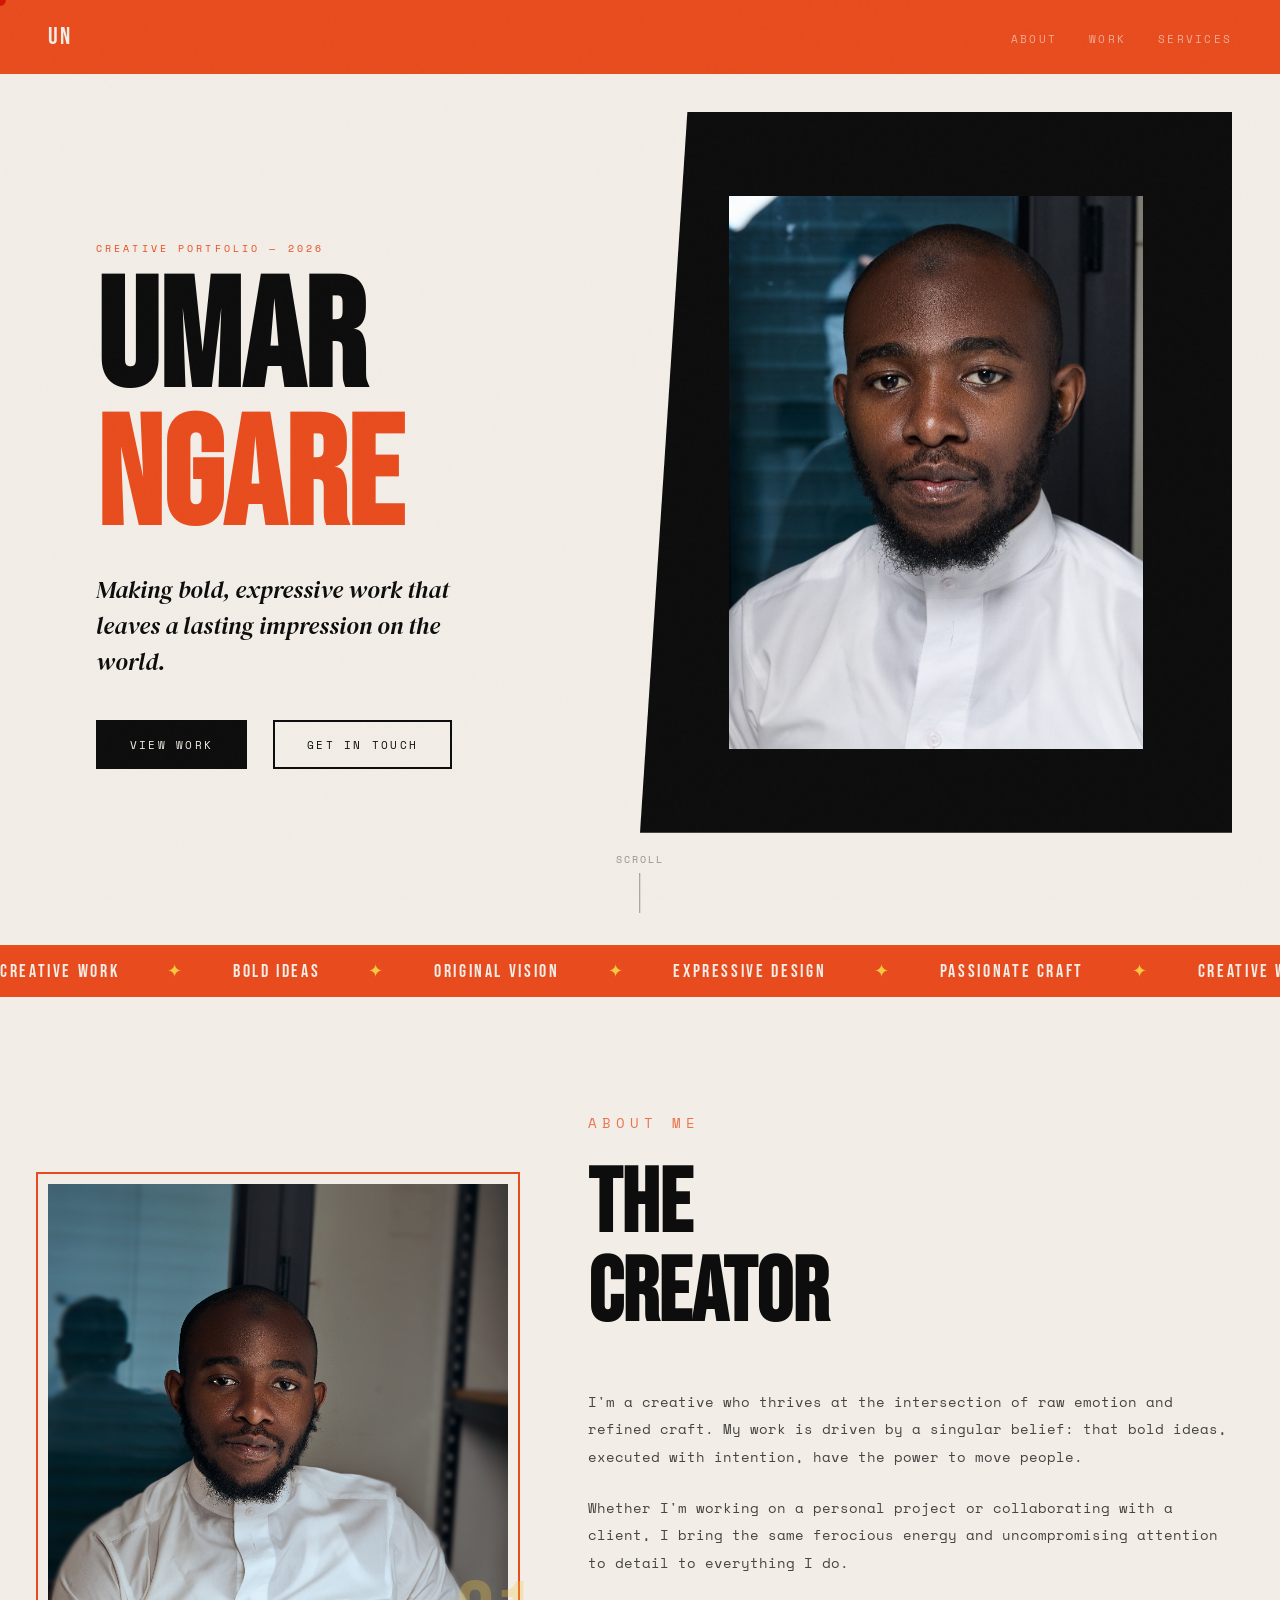
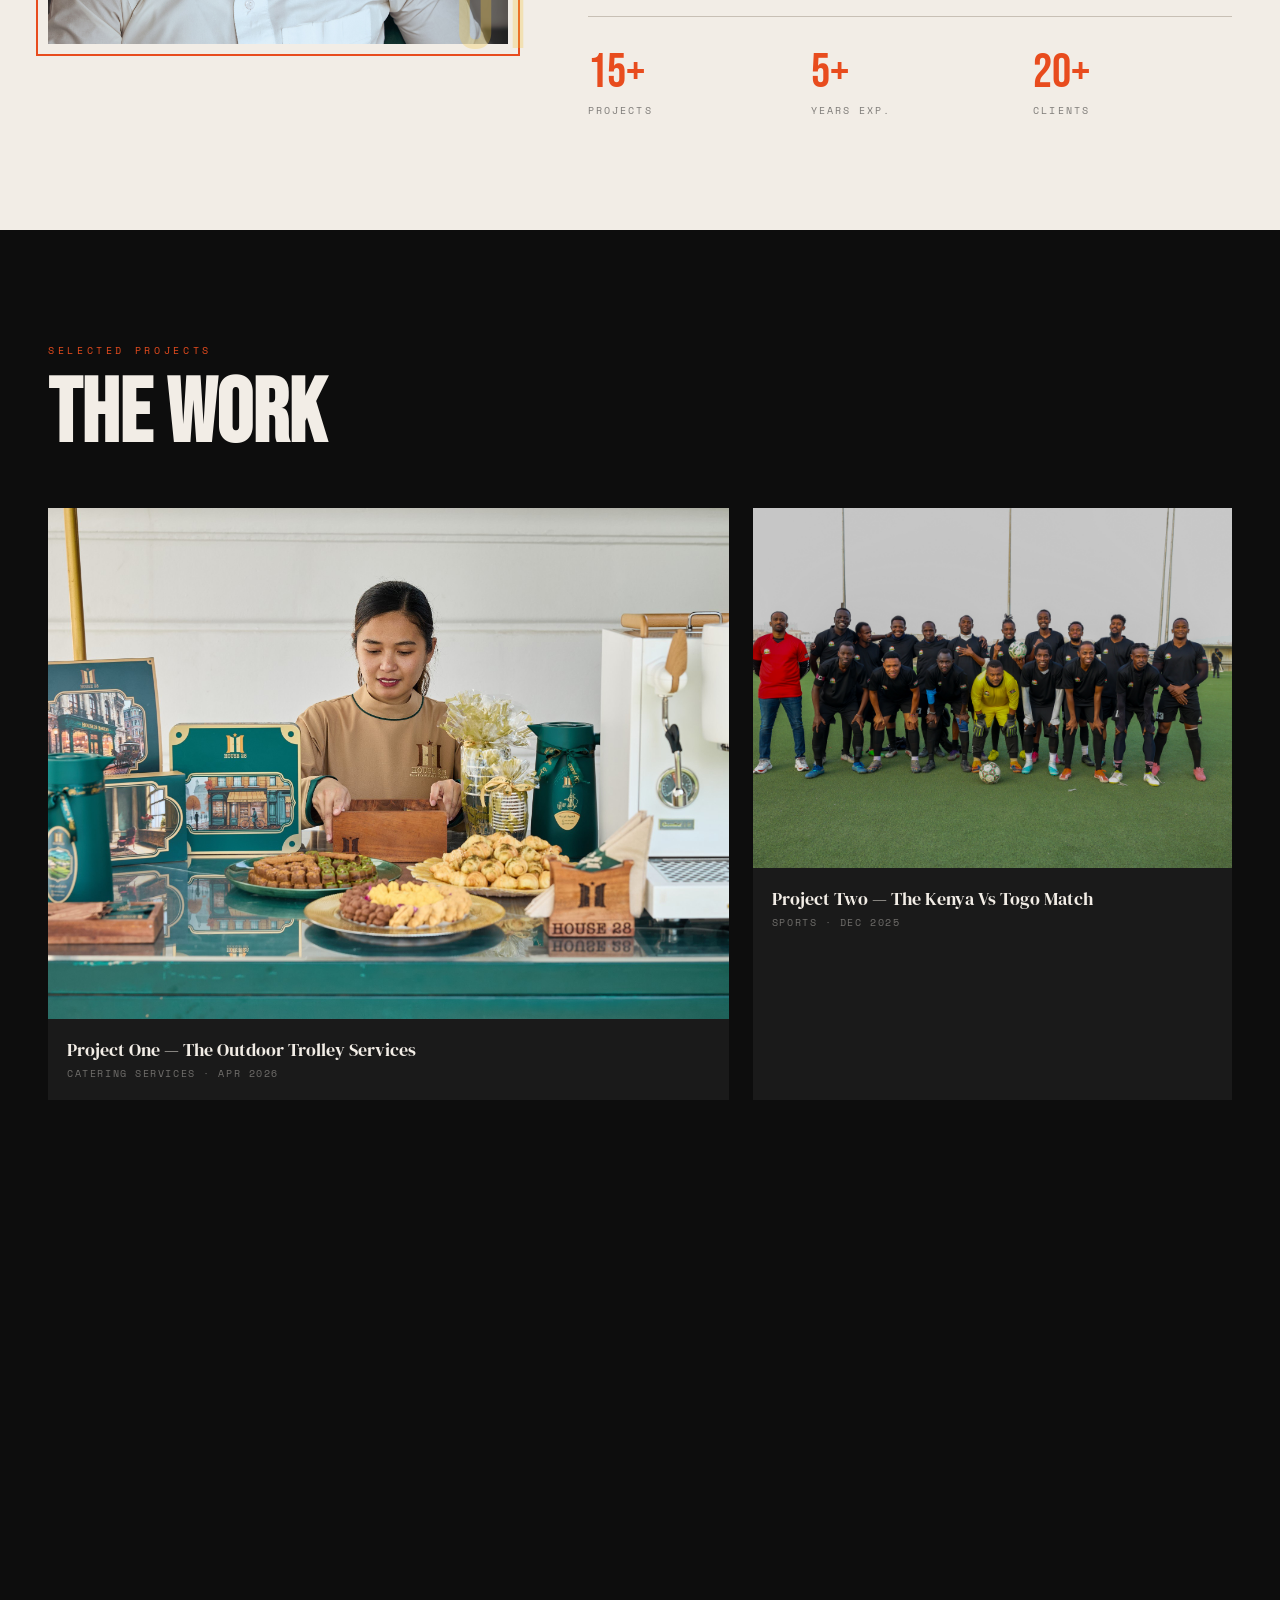
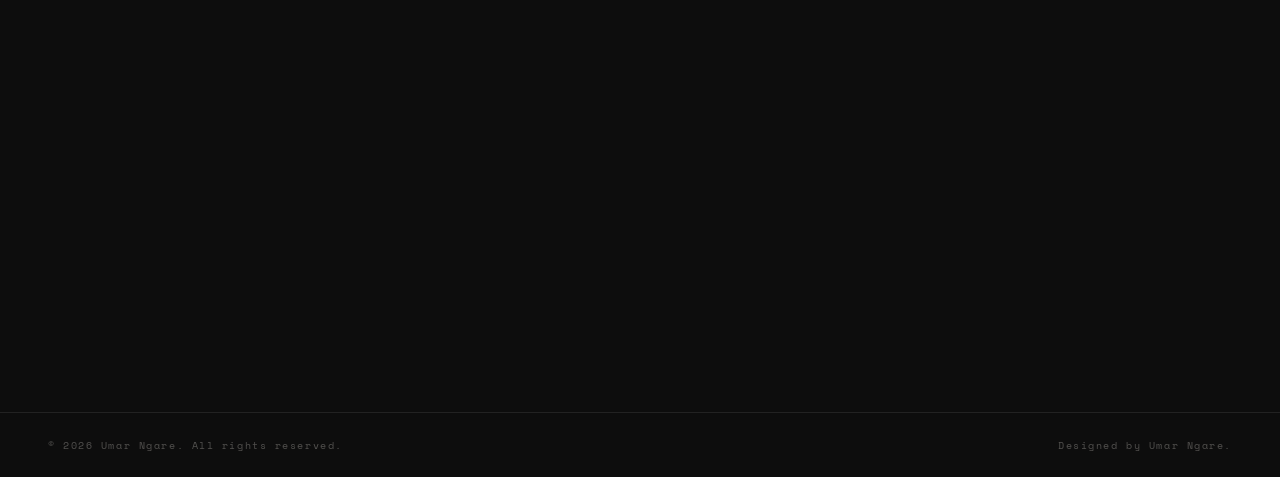
==== commit 6b635e66: "Created a project file for all the projects, I have done." ====
--- a/index.html
+++ b/index.html
@@ -17,7 +17,7 @@
     <ul class="nav-links">
       <li><a href="./mainPages/about.html">About</a></li>
       <li><a href="./mainPages/works.html">Work</a></li>
-      <!-- <li><a href="#services">Services</a></li> -->
+      <li><a href="./mainPages/projectDetails/project1.html">Services</a></li>
       <!-- <li><a href="#contact">Contact</a></li> -->
     </ul>
   </nav>
